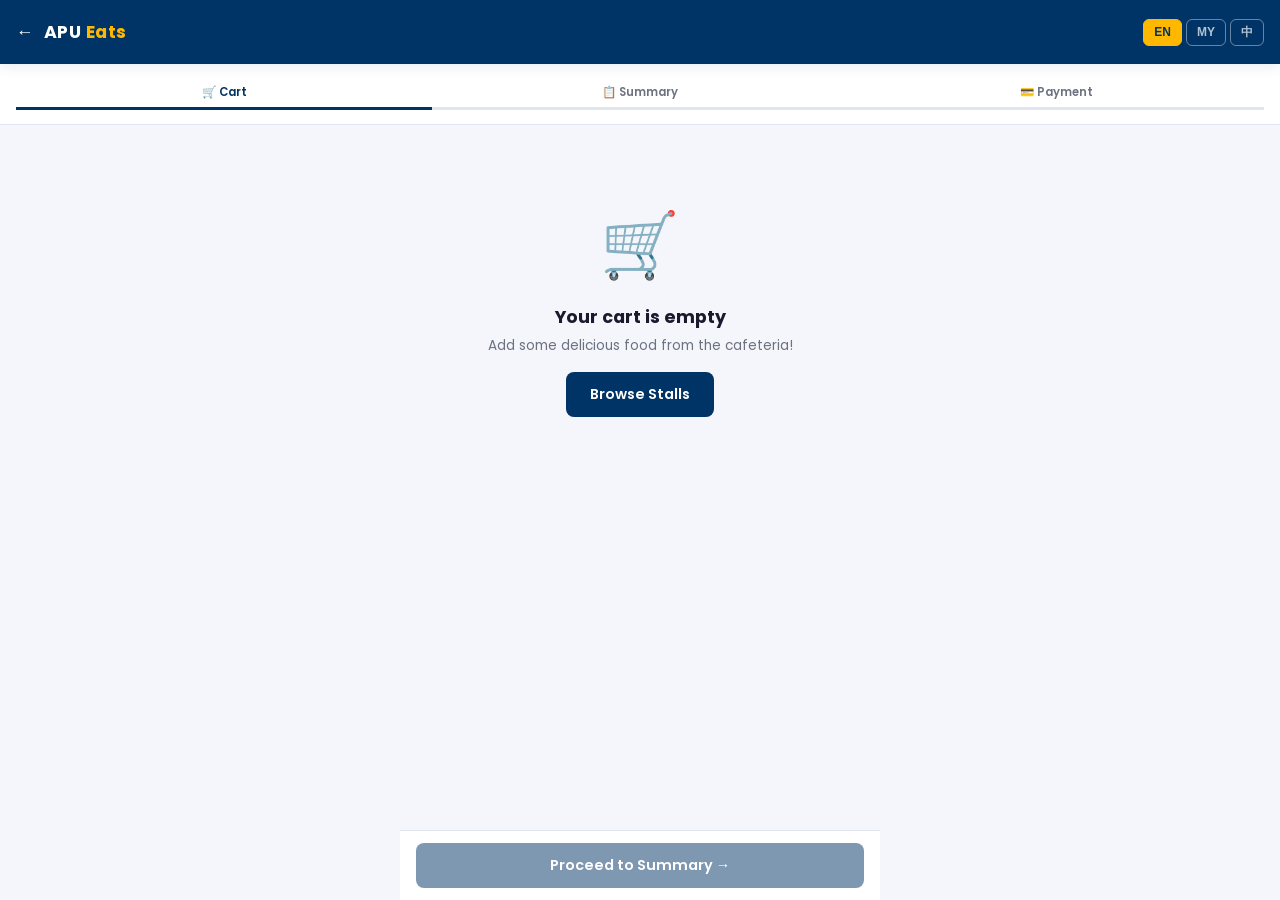
==== cart.html @ b46fc47a "commit" ====
<!DOCTYPE html>
<html lang="en">
<head>
  <meta charset="UTF-8"/>
  <meta name="viewport" content="width=device-width, initial-scale=1.0"/>
  <title>APU Eats — Cart</title>
  <link rel="preconnect" href="https://fonts.googleapis.com"/>
  <link href="https://fonts.googleapis.com/css2?family=Poppins:wght@400;500;600;700;800&display=swap" rel="stylesheet"/>
  <link rel="stylesheet" href="style.css"/>
  <style>
    .step-header {
      background: var(--surface); border-bottom: 1px solid var(--border);
      padding: 14px 16px;
    }
    .checkout-steps { display:flex; gap:0; align-items:center; }
    .cs { flex:1; text-align:center; font-size:.72rem; font-weight:600; color:var(--text-muted); padding:6px 4px; border-bottom:3px solid var(--border); transition:all .3s; }
    .cs.active { color:var(--primary); border-bottom-color:var(--primary); }
    .cs.done   { color:var(--success); border-bottom-color:var(--success); }
    .empty-state { text-align:center; padding:60px 20px; }
    .empty-state .empty-icon { font-size:4rem; margin-bottom:12px; }
    .empty-state h3 { font-size:1.1rem; font-weight:700; margin-bottom:6px; }
    .empty-state p  { font-size:.85rem; color:var(--text-muted); }
    .summary-row { display:flex; justify-content:space-between; align-items:center; padding:8px 0; font-size:.9rem; }
    .summary-row.total { font-weight:800; font-size:1.05rem; border-top:2px solid var(--border); padding-top:12px; margin-top:4px; }
    .pay-section { padding:16px; }
    .card-input-row { display:grid; grid-template-columns:1fr 1fr; gap:10px; }
    .success-screen { display:none; flex-direction:column; align-items:center; justify-content:center; min-height:60vh; text-align:center; padding:32px; }
    .success-screen .success-icon { font-size:5rem; margin-bottom:16px; }
    .success-screen h2 { font-size:1.3rem; font-weight:800; margin-bottom:8px; }
    .success-screen p  { font-size:.88rem; color:var(--text-muted); margin-bottom:24px; }
  </style>
</head>
<body>
<div class="page">
  <!-- Top Nav -->
  <nav class="top-nav">
    <button onclick="history.back()" style="background:transparent;border:none;color:#fff;font-size:1.1rem;cursor:pointer;margin-right:10px">←</button>
    <div class="nav-logo">APU <span>Eats</span></div>
    <div class="nav-actions">
      <div class="lang-switcher">
        <button class="lang-btn active" data-lang="en">EN</button>
        <button class="lang-btn" data-lang="my">MY</button>
        <button class="lang-btn" data-lang="zh">中</button>
      </div>
    </div>
  </nav>

  <!-- Step indicator -->
  <div class="step-header">
    <div class="checkout-steps">
      <div class="cs active" id="cs1">🛒 Cart</div>
      <div class="cs" id="cs2">📋 Summary</div>
      <div class="cs" id="cs3">💳 Payment</div>
    </div>
  </div>

  <!-- Step 1: Cart -->
  <div id="stepCart" class="container scroll-area" style="padding-bottom:100px">
    <div id="emptyState" class="empty-state" style="display:none">
      <div class="empty-icon">🛒</div>
      <h3>Your cart is empty</h3>
      <p>Add some delicious food from the cafeteria!</p>
      <a href="home.html" class="btn btn-primary" style="margin-top:16px">Browse Stalls</a>
    </div>
    <div id="cartItems" style="margin-top:4px"></div>
    <div id="cartSummaryBox" class="card" style="margin-top:16px;display:none">
      <div class="card-body">
        <div class="summary-row"><span>Subtotal</span><span id="subtotal">RM 0.00</span></div>
        <div class="summary-row"><span>Service Fee</span><span>RM 0.50</span></div>
        <div class="summary-row total"><span>Total</span><span id="cartTotal">RM 0.00</span></div>
      </div>
    </div>
  </div>

  <!-- Step 2: Order Summary -->
  <div id="stepSummary" class="container scroll-area" style="display:none;padding-bottom:100px">
    <div style="margin-top:4px">
      <h3 style="font-size:1rem;font-weight:700;margin-bottom:14px">📋 Review Your Order</h3>
      <div id="summaryItems"></div>
      <div class="card" style="margin-top:12px">
        <div class="card-body">
          <div class="section-title" style="margin-bottom:10px">Collection Details</div>
          <div class="form-group">
            <label class="form-label">Collection Method</label>
            <select class="form-control">
              <option>Self Pickup at Counter</option>
              <option>In-Campus Delivery (Block B)</option>
              <option>Dine In</option>
            </select>
          </div>
          <div class="form-group">
            <label class="form-label">Special Instructions (optional)</label>
            <input class="form-control" type="text" placeholder="e.g. Extra napkins, no plastic bag"/>
          </div>
        </div>
      </div>
      <div class="card" style="margin-top:12px">
        <div class="card-body">
          <div class="summary-row"><span>Subtotal</span><span id="sum2">RM 0.00</span></div>
          <div class="summary-row"><span>Service Fee</span><span>RM 0.50</span></div>
          <div class="summary-row total"><span>Total</span><span id="sum2Total">RM 0.00</span></div>
        </div>
      </div>
    </div>
  </div>

  <!-- Step 3: Payment -->
  <div id="stepPayment" class="container scroll-area" style="display:none;padding-bottom:100px">
    <div style="margin-top:4px">
      <h3 style="font-size:1rem;font-weight:700;margin-bottom:14px">💳 Select Payment</h3>
      <div class="pay-option selected" onclick="selectPay(this)">
        <input type="radio" name="pay" checked/>
        <span class="pay-icon">📱</span>
        <div><div class="pay-label">Touch 'n Go eWallet</div><div class="pay-sub">Scan QR to pay</div></div>
      </div>
      <div class="pay-option" onclick="selectPay(this)">
        <input type="radio" name="pay"/>
        <span class="pay-icon">💳</span>
        <div><div class="pay-label">Credit / Debit Card</div><div class="pay-sub">Visa, Mastercard</div></div>
      </div>
      <div class="pay-option" onclick="selectPay(this)">
        <input type="radio" name="pay"/>
        <span class="pay-icon">🏦</span>
        <div><div class="pay-label">Online Banking (FPX)</div><div class="pay-sub">Direct bank transfer</div></div>
      </div>
      <div class="pay-option" onclick="selectPay(this)">
        <input type="radio" name="pay"/>
        <span class="pay-icon">💵</span>
        <div><div class="pay-label">Cash on Collect</div><div class="pay-sub">Pay when you collect</div></div>
      </div>

      <!-- QR mock -->
      <div id="qrBox" class="card" style="margin-top:16px;text-align:center;padding:24px">
        <div style="font-size:.82rem;color:var(--text-muted);margin-bottom:12px">Scan with Touch 'n Go app</div>
        <div style="width:140px;height:140px;margin:0 auto;background:linear-gradient(135deg,#e8f0ff,#f3e8ff);border-radius:12px;display:flex;align-items:center;justify-content:center;font-size:4rem">📱</div>
        <div style="margin-top:12px;font-weight:700;font-size:1.1rem" id="payTotal">RM 0.00</div>
        <div style="font-size:.75rem;color:var(--text-muted);margin-top:4px">APU CAFETERIA SDN BHD</div>
      </div>
    </div>
  </div>

  <!-- Success screen -->
  <div class="success-screen" id="successScreen">
    <div class="success-icon">✅</div>
    <h2>Order Placed!</h2>
    <p>Your order has been sent to the stall.<br/>Track your order status below.</p>
    <a href="tracking.html" class="btn btn-primary btn-block" style="max-width:300px">Track My Order →</a>
    <a href="home.html" class="btn btn-outline btn-block" style="max-width:300px;margin-top:10px">Back to Home</a>
  </div>

  <!-- Bottom action -->
  <div style="position:fixed;bottom:0;left:50%;transform:translateX(-50%);width:100%;max-width:480px;padding:12px 16px;background:var(--surface);border-top:1px solid var(--border);z-index:90" id="bottomAction">
    <button class="btn btn-primary btn-block" id="mainActionBtn" onclick="nextStep()">
      Proceed to Summary →
    </button>
  </div>
</div>

<script src="script.js"></script>
<script>
let currentStep = 1;

function renderCart() {
  const items = document.getElementById('cartItems');
  const empty = document.getElementById('emptyState');
  const summBox = document.getElementById('cartSummaryBox');

  if (cart.length === 0) {
    empty.style.display = 'block';
    summBox.style.display = 'none';
    document.getElementById('mainActionBtn').disabled = true;
    items.innerHTML = '';
    return;
  }
  empty.style.display = 'none';
  summBox.style.display = 'block';
  document.getElementById('mainActionBtn').disabled = false;

  items.innerHTML = cart.map((item, idx) => `
    <div class="cart-item">
      <div style="width:64px;height:64px;border-radius:var(--radius-sm);background:linear-gradient(135deg,#e8f0ff,#f3e8ff);display:flex;align-items:center;justify-content:center;font-size:2rem;flex-shrink:0">${item.emoji}</div>
      <div class="cart-item-info">
        <div class="cart-item-name">${item.name}</div>
        <div class="cart-item-custom">${item.custom || ''}</div>
        <div style="display:flex;align-items:center;justify-content:space-between;margin-top:6px">
          <div class="cart-item-price">RM ${(item.price * item.qty).toFixed(2)}</div>
          <div class="qty-control" style="gap:8px">
            <button class="qty-btn" style="width:26px;height:26px;font-size:.9rem" onclick="adjustQty(${idx},-1)">−</button>
            <span class="qty-val" style="font-size:.88rem">${item.qty}</span>
            <button class="qty-btn" style="width:26px;height:26px;font-size:.9rem" onclick="adjustQty(${idx},1)">+</button>
          </div>
        </div>
      </div>
    </div>
  `).join('');

  const sub   = cart.reduce((s,i) => s + i.price * i.qty, 0);
  const total = sub + 0.50;
  document.getElementById('subtotal').textContent  = `RM ${sub.toFixed(2)}`;
  document.getElementById('cartTotal').textContent = `RM ${total.toFixed(2)}`;
}

function adjustQty(idx, delta) {
  cart[idx].qty += delta;
  if (cart[idx].qty <= 0) cart.splice(idx, 1);
  saveCart();
  renderCart();
}

function nextStep() {
  if (currentStep === 1) {
    goToStep(2);
  } else if (currentStep === 2) {
    goToStep(3);
  } else if (currentStep === 3) {
    placeOrder();
  }
}

function goToStep(n) {
  currentStep = n;
  document.getElementById('stepCart').style.display     = n === 1 ? '' : 'none';
  document.getElementById('stepSummary').style.display  = n === 2 ? '' : 'none';
  document.getElementById('stepPayment').style.display  = n === 3 ? '' : 'none';

  ['cs1','cs2','cs3'].forEach((id,i) => {
    const el = document.getElementById(id);
    el.classList.remove('active','done');
    if (i+1 < n) el.classList.add('done');
    else if (i+1 === n) el.classList.add('active');
  });

  if (n === 2) {
    const sub   = cart.reduce((s,i) => s + i.price * i.qty, 0);
    const total = sub + 0.50;
    document.getElementById('sum2').textContent     = `RM ${sub.toFixed(2)}`;
    document.getElementById('sum2Total').textContent= `RM ${total.toFixed(2)}`;
    document.getElementById('summaryItems').innerHTML = cart.map(item => `
      <div style="display:flex;justify-content:space-between;padding:8px 0;border-bottom:1px solid var(--border);font-size:.88rem">
        <div>
          <span style="font-weight:600">${item.name}</span> × ${item.qty}
          <div style="font-size:.75rem;color:var(--text-muted)">${item.custom || ''}</div>
        </div>
        <span style="font-weight:600">RM ${(item.price*item.qty).toFixed(2)}</span>
      </div>
    `).join('');
    document.getElementById('mainActionBtn').textContent = 'Proceed to Payment →';
  }
  if (n === 3) {
    const total = cart.reduce((s,i) => s + i.price * i.qty, 0) + 0.50;
    document.getElementById('payTotal').textContent = `RM ${total.toFixed(2)}`;
    document.getElementById('mainActionBtn').textContent = '💳 Pay Now';
  }
}

function selectPay(el) {
  document.querySelectorAll('.pay-option').forEach(o => o.classList.remove('selected'));
  el.classList.add('selected');
  el.querySelector('input').checked = true;
  const label = el.querySelector('.pay-label').textContent;
  document.getElementById('qrBox').style.display = label.includes('Touch') ? '' : 'none';
}

function placeOrder() {
  // simulate payment
  document.getElementById('stepPayment').style.display = 'none';
  document.getElementById('bottomAction').style.display = 'none';
  document.getElementById('successScreen').style.display = 'flex';
  // Save order for tracking
  sessionStorage.setItem('apu_order', JSON.stringify({
    id: 'ORD-' + Math.floor(Math.random()*9000+1000),
    queue: Math.floor(Math.random()*10+1),
    items: [...cart],
    time: new Date().toISOString(),
    status: 0
  }));
  // Clear cart
  cart.length = 0; saveCart();
  showToast('Order placed successfully! 🎉', 'success');
}

renderCart();
</script>
</body>
</html>
---- style.css ----
/* ============================================================
   APU Food Ordering System — Shared Design System
   ============================================================ */

:root {
  --primary:       #003366;
  --primary-light: #0055a5;
  --gold:          #FFB800;
  --gold-dark:     #e6a500;
  --bg:            #f4f6fb;
  --surface:       #ffffff;
  --border:        #e0e6ef;
  --text:          #1a1a2e;
  --text-muted:    #6b7280;
  --success:       #16a34a;
  --warning:       #d97706;
  --danger:        #dc2626;
  --radius:        12px;
  --radius-sm:     8px;
  --shadow:        0 2px 12px rgba(0,51,102,.10);
  --shadow-lg:     0 8px 32px rgba(0,51,102,.16);
  --font:          'Poppins', sans-serif;
  --nav-h:         64px;
  --bottom-nav-h:  64px;
}

*, *::before, *::after { box-sizing: border-box; margin: 0; padding: 0; }

html { font-size: 16px; -webkit-tap-highlight-color: transparent; }

body {
  font-family: var(--font);
  background: var(--bg);
  color: var(--text);
  min-height: 100vh;
}

a { text-decoration: none; color: inherit; }

img { display: block; max-width: 100%; }

/* ── Layout helpers ── */
.container   { max-width: 480px; margin: 0 auto; padding: 0 16px; }
.container-lg{ max-width: 1100px; margin: 0 auto; padding: 0 24px; }
.page        { min-height: 100vh; background: var(--bg); }

/* ── Top Nav Bar ── */
.top-nav {
  position: sticky; top: 0; z-index: 100;
  background: var(--primary);
  height: var(--nav-h);
  display: flex; align-items: center;
  padding: 0 16px;
  box-shadow: var(--shadow);
}
.top-nav .nav-logo {
  font-size: 1.1rem; font-weight: 700;
  color: #fff; letter-spacing: .5px; flex: 1;
}
.top-nav .nav-logo span { color: var(--gold); }
.top-nav .nav-actions { display: flex; gap: 8px; align-items: center; }
.icon-btn {
  background: transparent; border: none; cursor: pointer;
  color: #fff; padding: 8px; border-radius: 50%;
  font-size: 1.2rem; display: flex; align-items: center;
  transition: background .2s;
}
.icon-btn:hover { background: rgba(255,255,255,.15); }

/* ── Bottom Nav (mobile) ── */
.bottom-nav {
  position: fixed; bottom: 0; left: 50%; transform: translateX(-50%);
  width: 100%; max-width: 480px;
  height: var(--bottom-nav-h);
  background: var(--surface);
  border-top: 1px solid var(--border);
  display: flex; z-index: 100;
}
.bottom-nav a {
  flex: 1; display: flex; flex-direction: column;
  align-items: center; justify-content: center;
  font-size: .68rem; color: var(--text-muted);
  gap: 3px; transition: color .2s;
}
.bottom-nav a.active,
.bottom-nav a:hover { color: var(--primary); }
.bottom-nav a svg { width: 22px; height: 22px; }
.bottom-nav .badge {
  position: absolute; top: 6px;
  background: var(--gold); color: var(--primary);
  font-size: .6rem; font-weight: 700;
  border-radius: 99px; padding: 1px 5px; min-width: 16px; text-align: center;
}
.bottom-nav a { position: relative; }

/* ── Buttons ── */
.btn {
  display: inline-flex; align-items: center; justify-content: center;
  gap: 8px; padding: 12px 24px; border-radius: var(--radius-sm);
  font-family: var(--font); font-size: .9rem; font-weight: 600;
  cursor: pointer; border: none; transition: all .2s;
}
.btn-primary { background: var(--primary); color: #fff; }
.btn-primary:hover { background: var(--primary-light); }
.btn-gold { background: var(--gold); color: var(--primary); }
.btn-gold:hover { background: var(--gold-dark); }
.btn-outline {
  background: transparent; color: var(--primary);
  border: 2px solid var(--primary);
}
.btn-outline:hover { background: var(--primary); color: #fff; }
.btn-danger { background: var(--danger); color: #fff; }
.btn-success { background: var(--success); color: #fff; }
.btn-sm { padding: 8px 16px; font-size: .8rem; }
.btn-block { width: 100%; }
.btn:disabled { opacity: .5; cursor: not-allowed; }

/* ── Cards ── */
.card {
  background: var(--surface); border-radius: var(--radius);
  box-shadow: var(--shadow); overflow: hidden;
}
.card-body { padding: 16px; }
.card-footer { padding: 12px 16px; border-top: 1px solid var(--border); }

/* ── Badges ── */
.badge-pill {
  display: inline-flex; align-items: center;
  padding: 3px 10px; border-radius: 99px;
  font-size: .72rem; font-weight: 600;
}
.badge-success { background: #dcfce7; color: var(--success); }
.badge-warning { background: #fef3c7; color: var(--warning); }
.badge-danger  { background: #fee2e2; color: var(--danger);  }
.badge-info    { background: #dbeafe; color: #1d4ed8; }
.badge-gold    { background: #fef9c3; color: #92400e; }

/* ── Form elements ── */
.form-group { margin-bottom: 16px; }
.form-label {
  display: block; font-size: .82rem; font-weight: 600;
  color: var(--text-muted); margin-bottom: 6px;
}
.form-control {
  width: 100%; padding: 12px 14px;
  border: 1.5px solid var(--border); border-radius: var(--radius-sm);
  font-family: var(--font); font-size: .9rem; color: var(--text);
  background: var(--surface); outline: none; transition: border .2s;
}
.form-control:focus { border-color: var(--primary); }
.form-control::placeholder { color: #b0b8c9; }

/* ── Search bar ── */
.search-wrap {
  position: relative; margin: 12px 0;
}
.search-wrap input { padding-left: 42px; }
.search-wrap .search-icon {
  position: absolute; left: 13px; top: 50%; transform: translateY(-50%);
  color: var(--text-muted);
}

/* ── Category pills ── */
.cat-pills { display: flex; gap: 8px; overflow-x: auto; padding: 4px 0 8px; }
.cat-pills::-webkit-scrollbar { display: none; }
.cat-pill {
  flex-shrink: 0; padding: 7px 18px; border-radius: 99px;
  font-size: .82rem; font-weight: 600; cursor: pointer;
  border: 1.5px solid var(--border); background: var(--surface);
  color: var(--text-muted); transition: all .2s;
}
.cat-pill.active, .cat-pill:hover {
  background: var(--primary); color: #fff; border-color: var(--primary);
}

/* ── Modal ── */
.modal-overlay {
  position: fixed; inset: 0; background: rgba(0,0,0,.45);
  z-index: 200; display: none; align-items: flex-end; justify-content: center;
}
.modal-overlay.open { display: flex; }
.modal {
  background: var(--surface); border-radius: var(--radius) var(--radius) 0 0;
  width: 100%; max-width: 480px; max-height: 85vh;
  overflow-y: auto; padding: 24px;
  animation: slideUp .25s ease;
}
@keyframes slideUp { from { transform: translateY(100%); } to { transform: translateY(0); } }
.modal-handle {
  width: 40px; height: 4px; background: var(--border);
  border-radius: 99px; margin: 0 auto 16px;
}
.modal-title { font-size: 1.1rem; font-weight: 700; margin-bottom: 16px; }

/* ── Toast notification ── */
.toast-container {
  position: fixed; top: 80px; left: 50%; transform: translateX(-50%);
  z-index: 300; display: flex; flex-direction: column; gap: 8px;
  pointer-events: none; width: 320px;
}
.toast {
  background: var(--text); color: #fff;
  padding: 12px 18px; border-radius: var(--radius-sm);
  font-size: .85rem; box-shadow: var(--shadow-lg);
  display: flex; align-items: center; gap: 10px;
  animation: toastIn .3s ease;
}
.toast.success { background: var(--success); }
.toast.warning { background: var(--warning); }
@keyframes toastIn { from { opacity:0; transform: translateY(-10px); } to { opacity:1; transform:translateY(0); } }

/* ── Progress / Stepper ── */
.stepper { display: flex; align-items: flex-start; padding: 20px 0; }
.step { flex: 1; display: flex; flex-direction: column; align-items: center; }
.step-dot {
  width: 32px; height: 32px; border-radius: 50%;
  border: 3px solid var(--border); background: var(--surface);
  display: flex; align-items: center; justify-content: center;
  font-size: .75rem; font-weight: 700; color: var(--text-muted);
  transition: all .4s; z-index: 1;
}
.step.done .step-dot  { background: var(--success); border-color: var(--success); color: #fff; }
.step.active .step-dot{ background: var(--primary); border-color: var(--primary); color: #fff; }
.step-label { font-size: .72rem; margin-top: 6px; color: var(--text-muted); text-align: center; }
.step.done .step-label, .step.active .step-label { color: var(--text); font-weight: 600; }
.step-line {
  flex: 1; height: 3px; background: var(--border);
  margin-top: 14px; border-radius: 99px; transition: background .4s;
}
.step-line.done { background: var(--success); }

/* ── Divider ── */
.divider {
  border: none; border-top: 1px solid var(--border);
  margin: 16px 0;
}

/* ── Section heading ── */
.section-title {
  font-size: .8rem; font-weight: 700; text-transform: uppercase;
  letter-spacing: 1px; color: var(--text-muted); margin-bottom: 12px;
}

/* ── Queue ticket ── */
.ticket {
  background: var(--primary); color: #fff;
  border-radius: var(--radius); padding: 28px;
  text-align: center; box-shadow: var(--shadow-lg);
}
.ticket .ticket-num {
  font-size: 4rem; font-weight: 800; color: var(--gold);
  line-height: 1;
}
.ticket .ticket-label { font-size: .85rem; opacity: .8; margin-top: 4px; }

/* ── Scrollable content area (between nav bars) ── */
.scroll-area {
  padding-bottom: calc(var(--bottom-nav-h) + 16px);
  padding-top: 12px;
}

/* ── Qty control ── */
.qty-control {
  display: flex; align-items: center; gap: 12px;
}
.qty-btn {
  width: 32px; height: 32px; border-radius: 50%;
  border: 2px solid var(--primary); background: transparent;
  color: var(--primary); font-size: 1.1rem; font-weight: 700;
  cursor: pointer; display: flex; align-items: center; justify-content: center;
  transition: all .2s;
}
.qty-btn:hover { background: var(--primary); color: #fff; }
.qty-val { font-size: 1rem; font-weight: 700; min-width: 20px; text-align: center; }

/* ── Language switcher ── */
.lang-switcher {
  display: flex; gap: 4px;
}
.lang-btn {
  padding: 4px 10px; border-radius: 6px; font-size: .75rem; font-weight: 600;
  cursor: pointer; border: 1.5px solid rgba(255,255,255,.4);
  background: transparent; color: rgba(255,255,255,.7);
  transition: all .2s;
}
.lang-btn.active, .lang-btn:hover {
  background: var(--gold); color: var(--primary); border-color: var(--gold);
}

/* ── Admin / Vendor wide layout ── */
.sidebar {
  position: fixed; left: 0; top: 0; bottom: 0;
  width: 220px; background: var(--primary);
  display: flex; flex-direction: column; z-index: 50;
}
.sidebar-logo {
  padding: 20px 18px; font-size: 1rem; font-weight: 700;
  color: #fff; border-bottom: 1px solid rgba(255,255,255,.1);
}
.sidebar-logo span { color: var(--gold); }
.sidebar-nav { flex: 1; padding: 12px 0; overflow-y: auto; }
.sidebar-nav a {
  display: flex; align-items: center; gap: 12px;
  padding: 12px 18px; color: rgba(255,255,255,.7);
  font-size: .88rem; font-weight: 500; transition: all .2s;
}
.sidebar-nav a:hover, .sidebar-nav a.active {
  color: #fff; background: rgba(255,255,255,.1);
}
.sidebar-nav a svg { width: 18px; height: 18px; flex-shrink: 0; }
.main-content { margin-left: 220px; min-height: 100vh; background: var(--bg); }
.main-header {
  background: var(--surface); border-bottom: 1px solid var(--border);
  padding: 16px 28px; display: flex; align-items: center;
  justify-content: space-between;
}
.main-header h1 { font-size: 1.2rem; font-weight: 700; }
.content-area { padding: 24px 28px; }

/* ── Stat cards (admin) ── */
.stats-grid { display: grid; grid-template-columns: repeat(auto-fit, minmax(200px,1fr)); gap: 16px; margin-bottom: 24px; }
.stat-card {
  background: var(--surface); border-radius: var(--radius);
  padding: 20px; box-shadow: var(--shadow);
  display: flex; flex-direction: column; gap: 8px;
}
.stat-card .stat-val { font-size: 1.8rem; font-weight: 800; color: var(--primary); }
.stat-card .stat-label { font-size: .8rem; color: var(--text-muted); font-weight: 600; }
.stat-card .stat-icon {
  font-size: 1.8rem; align-self: flex-start;
  background: #eef2ff; width: 44px; height: 44px;
  border-radius: var(--radius-sm); display: flex; align-items: center; justify-content: center;
}

/* ── Table ── */
.table-wrap { overflow-x: auto; }
table { width: 100%; border-collapse: collapse; font-size: .875rem; }
th { text-align: left; padding: 10px 14px; background: var(--bg); font-weight: 600; font-size: .78rem; text-transform: uppercase; letter-spacing: .5px; color: var(--text-muted); }
td { padding: 12px 14px; border-bottom: 1px solid var(--border); vertical-align: middle; }
tr:last-child td { border-bottom: none; }
tr:hover td { background: #f8fafc; }

/* ── Toggle switch ── */
.toggle { position: relative; width: 44px; height: 24px; }
.toggle input { opacity: 0; width: 0; height: 0; }
.toggle-slider {
  position: absolute; inset: 0; background: #cbd5e1;
  border-radius: 99px; cursor: pointer; transition: .3s;
}
.toggle-slider::before {
  content: ''; position: absolute;
  width: 18px; height: 18px; border-radius: 50%;
  background: #fff; left: 3px; bottom: 3px; transition: .3s;
}
.toggle input:checked + .toggle-slider { background: var(--success); }
.toggle input:checked + .toggle-slider::before { transform: translateX(20px); }

/* ── Order card (vendor) ── */
.order-card {
  background: var(--surface); border-radius: var(--radius);
  box-shadow: var(--shadow); padding: 16px; margin-bottom: 12px;
}
.order-card-header {
  display: flex; justify-content: space-between; align-items: center;
  margin-bottom: 10px;
}
.order-card-header .order-id { font-weight: 700; font-size: .95rem; }
.order-items { font-size: .85rem; color: var(--text-muted); margin-bottom: 12px; }
.order-actions { display: flex; gap: 8px; }

/* ── Menu item row (store) ── */
.menu-item {
  display: flex; align-items: center; gap: 14px;
  background: var(--surface); border-radius: var(--radius);
  padding: 14px; margin-bottom: 10px; box-shadow: var(--shadow);
  cursor: pointer; transition: box-shadow .2s;
}
.menu-item:hover { box-shadow: var(--shadow-lg); }
.menu-item img {
  width: 80px; height: 80px; border-radius: var(--radius-sm);
  object-fit: cover; flex-shrink: 0; background: #e5e7eb;
}
.menu-item-info { flex: 1; }
.menu-item-name { font-weight: 700; font-size: .95rem; margin-bottom: 4px; }
.menu-item-desc { font-size: .78rem; color: var(--text-muted); margin-bottom: 6px; }
.menu-item-price { font-weight: 700; color: var(--primary); font-size: .9rem; }

/* ── Stall card (home) ── */
.stall-grid { display: grid; grid-template-columns: 1fr 1fr; gap: 12px; }
.stall-card {
  background: var(--surface); border-radius: var(--radius);
  box-shadow: var(--shadow); overflow: hidden; cursor: pointer;
  transition: box-shadow .2s;
}
.stall-card:hover { box-shadow: var(--shadow-lg); }
.stall-card img {
  width: 100%; height: 110px; object-fit: cover; background: #e5e7eb;
}
.stall-card-body { padding: 10px 12px; }
.stall-name { font-weight: 700; font-size: .9rem; }
.stall-meta { font-size: .75rem; color: var(--text-muted); margin-top: 2px; }
.stall-footer {
  display: flex; align-items: center; justify-content: space-between;
  margin-top: 6px;
}

/* ── Cart item ── */
.cart-item {
  display: flex; align-items: center; gap: 12px;
  padding: 14px; background: var(--surface);
  border-radius: var(--radius); box-shadow: var(--shadow); margin-bottom: 10px;
}
.cart-item img {
  width: 64px; height: 64px; border-radius: var(--radius-sm);
  object-fit: cover; background: #e5e7eb;
}
.cart-item-info { flex: 1; }
.cart-item-name { font-weight: 700; font-size: .9rem; }
.cart-item-custom { font-size: .75rem; color: var(--text-muted); margin-top: 2px; }
.cart-item-price { font-weight: 700; color: var(--primary); margin-top: 4px; }

/* ── Payment methods ── */
.pay-option {
  display: flex; align-items: center; gap: 14px;
  padding: 14px 16px; border-radius: var(--radius);
  border: 2px solid var(--border); cursor: pointer;
  margin-bottom: 10px; transition: all .2s;
}
.pay-option.selected, .pay-option:hover {
  border-color: var(--primary); background: #f0f4ff;
}
.pay-option input[type=radio] { accent-color: var(--primary); }
.pay-icon { font-size: 1.5rem; }
.pay-label { font-weight: 600; font-size: .9rem; }
.pay-sub   { font-size: .75rem; color: var(--text-muted); }

/* ── Responsive overrides ── */
@media (max-width: 600px) {
  .sidebar { display: none; }
  .main-content { margin-left: 0; }
}
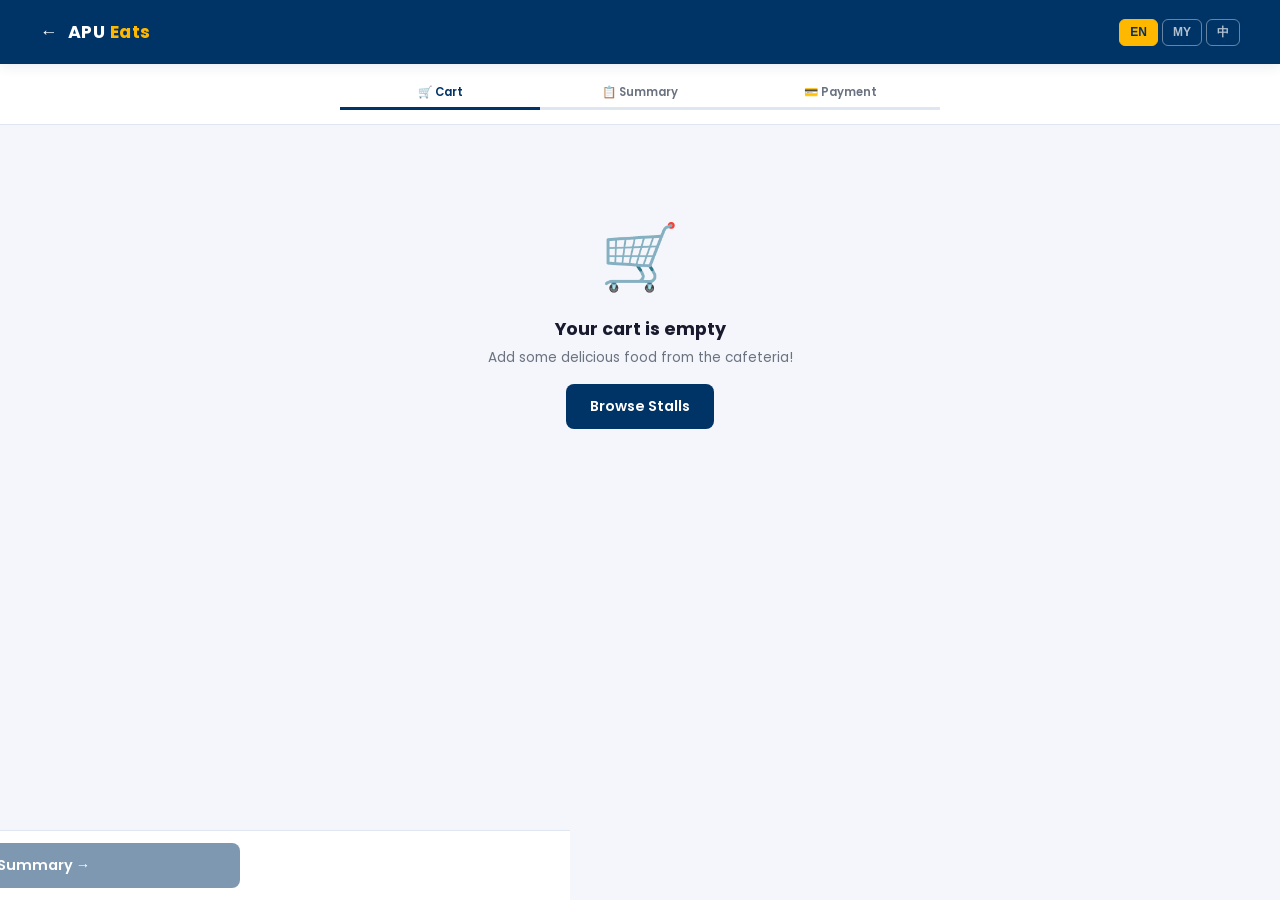
==== commit c93c14c3: "commit" ====
--- a/cart.html
+++ b/cart.html
@@ -28,6 +28,27 @@
     .success-screen .success-icon { font-size:5rem; margin-bottom:16px; }
     .success-screen h2 { font-size:1.3rem; font-weight:800; margin-bottom:8px; }
     .success-screen p  { font-size:.88rem; color:var(--text-muted); margin-bottom:24px; }
+
+    /* ── Desktop: wider container + 2-col cart layout ── */
+    @media (min-width: 1024px) {
+      #stepCart, #stepSummary, #stepPayment {
+        max-width: 1140px; margin: 0 auto; padding: 24px 32px 40px;
+      }
+      .cart-cols {
+        display: grid; grid-template-columns: 1fr 380px;
+        gap: 28px; align-items: start;
+      }
+      .step-header { padding: 14px 32px; }
+      .checkout-steps { max-width: 600px; margin: 0 auto; }
+      #bottomAction {
+        max-width: 1140px; left: 50%; transform: translateX(-50%);
+        padding: 14px 32px;
+      }
+      .pay-cols {
+        display: grid; grid-template-columns: 1fr 340px;
+        gap: 28px; align-items: start;
+      }
+    }
   </style>
 </head>
 <body>
@@ -62,12 +83,16 @@
       <p>Add some delicious food from the cafeteria!</p>
       <a href="home.html" class="btn btn-primary" style="margin-top:16px">Browse Stalls</a>
     </div>
-    <div id="cartItems" style="margin-top:4px"></div>
-    <div id="cartSummaryBox" class="card" style="margin-top:16px;display:none">
-      <div class="card-body">
-        <div class="summary-row"><span>Subtotal</span><span id="subtotal">RM 0.00</span></div>
-        <div class="summary-row"><span>Service Fee</span><span>RM 0.50</span></div>
-        <div class="summary-row total"><span>Total</span><span id="cartTotal">RM 0.00</span></div>
+    <div class="cart-cols">
+      <div id="cartItems" style="margin-top:4px"></div>
+      <div id="cartSummaryBox" class="card" style="margin-top:4px;display:none;position:sticky;top:80px">
+        <div class="card-body">
+          <div class="section-title" style="margin-bottom:12px">Order Summary</div>
+          <div class="summary-row"><span>Subtotal</span><span id="subtotal">RM 0.00</span></div>
+          <div class="summary-row"><span>Service Fee</span><span>RM 0.50</span></div>
+          <div class="summary-row total"><span>Total</span><span id="cartTotal">RM 0.00</span></div>
+          <button class="btn btn-primary btn-block hide-mobile" style="margin-top:16px" onclick="nextStep()">Proceed to Summary →</button>
+        </div>
       </div>
     </div>
   </div>
@@ -106,7 +131,8 @@
 
   <!-- Step 3: Payment -->
   <div id="stepPayment" class="container scroll-area" style="display:none;padding-bottom:100px">
-    <div style="margin-top:4px">
+    <div class="pay-cols" style="margin-top:4px">
+    <div>
       <h3 style="font-size:1rem;font-weight:700;margin-bottom:14px">💳 Select Payment</h3>
       <div class="pay-option selected" onclick="selectPay(this)">
         <input type="radio" name="pay" checked/>
@@ -136,7 +162,19 @@
         <div style="margin-top:12px;font-weight:700;font-size:1.1rem" id="payTotal">RM 0.00</div>
         <div style="font-size:.75rem;color:var(--text-muted);margin-top:4px">APU CAFETERIA SDN BHD</div>
       </div>
-    </div>
+    </div><!-- end left col -->
+    <!-- Right col: order total (desktop) -->
+    <div class="hide-mobile" style="position:sticky;top:80px">
+      <div class="card">
+        <div class="card-body">
+          <div class="section-title" style="margin-bottom:12px">Order Total</div>
+          <div class="summary-row"><span>Subtotal</span><span id="paySubtotal">RM 0.00</span></div>
+          <div class="summary-row"><span>Service Fee</span><span>RM 0.50</span></div>
+          <div class="summary-row total"><span>Total</span><span id="payTotal2">RM 0.00</span></div>
+        </div>
+      </div>
+    </div>
+    </div><!-- end pay-cols -->
   </div>
 
   <!-- Success screen -->
@@ -149,10 +187,12 @@
   </div>
 
   <!-- Bottom action -->
-  <div style="position:fixed;bottom:0;left:50%;transform:translateX(-50%);width:100%;max-width:480px;padding:12px 16px;background:var(--surface);border-top:1px solid var(--border);z-index:90" id="bottomAction">
-    <button class="btn btn-primary btn-block" id="mainActionBtn" onclick="nextStep()">
-      Proceed to Summary →
-    </button>
+  <div style="position:fixed;bottom:0;left:0;right:0;padding:12px 16px;background:var(--surface);border-top:1px solid var(--border);z-index:90" id="bottomAction">
+    <div style="max-width:480px;margin:0 auto">
+      <button class="btn btn-primary btn-block" id="mainActionBtn" onclick="nextStep()">
+        Proceed to Summary →
+      </button>
+    </div>
   </div>
 </div>
 
--- a/style.css
+++ b/style.css
@@ -1,5 +1,6 @@
 /* ============================================================
    APU Food Ordering System — Shared Design System
+   Responsive: Mobile < 640px | Tablet 640–1023px | Desktop ≥ 1024px
    ============================================================ */
 
 :root {
@@ -22,11 +23,12 @@
   --font:          'Poppins', sans-serif;
   --nav-h:         64px;
   --bottom-nav-h:  64px;
+  --sidebar-w:     220px;
 }
 
 *, *::before, *::after { box-sizing: border-box; margin: 0; padding: 0; }
 
-html { font-size: 16px; -webkit-tap-highlight-color: transparent; }
+html { font-size: 16px; -webkit-tap-highlight-color: transparent; scroll-behavior: smooth; }
 
 body {
   font-family: var(--font);
@@ -36,15 +38,34 @@
 }
 
 a { text-decoration: none; color: inherit; }
-
 img { display: block; max-width: 100%; }
 
-/* ── Layout helpers ── */
-.container   { max-width: 480px; margin: 0 auto; padding: 0 16px; }
-.container-lg{ max-width: 1100px; margin: 0 auto; padding: 0 24px; }
-.page        { min-height: 100vh; background: var(--bg); }
-
-/* ── Top Nav Bar ── */
+/* ═══════════════════════════════════════════
+   LAYOUT — fluid containers
+   ═══════════════════════════════════════════ */
+.container {
+  width: 100%;
+  max-width: 480px;
+  margin: 0 auto;
+  padding: 0 16px;
+}
+@media (min-width: 640px) {
+  .container { max-width: 680px; padding: 0 24px; }
+}
+@media (min-width: 1024px) {
+  .container { max-width: 960px; padding: 0 32px; }
+}
+@media (min-width: 1280px) {
+  .container { max-width: 1140px; }
+}
+
+.container-lg { max-width: 1100px; margin: 0 auto; padding: 0 24px; }
+
+.page { min-height: 100vh; background: var(--bg); }
+
+/* ═══════════════════════════════════════════
+   TOP NAV (student pages)
+   ═══════════════════════════════════════════ */
 .top-nav {
   position: sticky; top: 0; z-index: 100;
   background: var(--primary);
@@ -53,12 +74,41 @@
   padding: 0 16px;
   box-shadow: var(--shadow);
 }
+@media (min-width: 640px) {
+  .top-nav { padding: 0 24px; }
+}
+@media (min-width: 1024px) {
+  .top-nav { padding: 0 40px; }
+}
+
 .top-nav .nav-logo {
   font-size: 1.1rem; font-weight: 700;
-  color: #fff; letter-spacing: .5px; flex: 1;
+  color: #fff; letter-spacing: .5px;
 }
 .top-nav .nav-logo span { color: var(--gold); }
-.top-nav .nav-actions { display: flex; gap: 8px; align-items: center; }
+
+/* Desktop nav links (hidden on mobile/tablet) */
+.top-nav .nav-links {
+  display: none;
+  align-items: center;
+  gap: 4px;
+  margin-left: 32px;
+  flex: 1;
+}
+.top-nav .nav-links a {
+  color: rgba(255,255,255,.75);
+  font-size: .85rem; font-weight: 500;
+  padding: 6px 14px; border-radius: 6px;
+  transition: all .2s; display: flex; align-items: center; gap: 6px;
+}
+.top-nav .nav-links a:hover,
+.top-nav .nav-links a.active { color: #fff; background: rgba(255,255,255,.15); }
+@media (min-width: 1024px) {
+  .top-nav .nav-links { display: flex; }
+}
+
+.top-nav .nav-actions { display: flex; gap: 8px; align-items: center; margin-left: auto; }
+
 .icon-btn {
   background: transparent; border: none; cursor: pointer;
   color: #fff; padding: 8px; border-radius: 50%;
@@ -67,10 +117,12 @@
 }
 .icon-btn:hover { background: rgba(255,255,255,.15); }
 
-/* ── Bottom Nav (mobile) ── */
+/* ═══════════════════════════════════════════
+   BOTTOM NAV (student pages)
+   ═══════════════════════════════════════════ */
 .bottom-nav {
-  position: fixed; bottom: 0; left: 50%; transform: translateX(-50%);
-  width: 100%; max-width: 480px;
+  position: fixed; bottom: 0; left: 0;
+  width: 100%;
   height: var(--bottom-nav-h);
   background: var(--surface);
   border-top: 1px solid var(--border);
@@ -80,7 +132,7 @@
   flex: 1; display: flex; flex-direction: column;
   align-items: center; justify-content: center;
   font-size: .68rem; color: var(--text-muted);
-  gap: 3px; transition: color .2s;
+  gap: 3px; transition: color .2s; position: relative;
 }
 .bottom-nav a.active,
 .bottom-nav a:hover { color: var(--primary); }
@@ -91,39 +143,53 @@
   font-size: .6rem; font-weight: 700;
   border-radius: 99px; padding: 1px 5px; min-width: 16px; text-align: center;
 }
-.bottom-nav a { position: relative; }
-
-/* ── Buttons ── */
+/* On desktop: hide bottom nav (top nav links take over) */
+@media (min-width: 1024px) {
+  .bottom-nav { display: none; }
+}
+
+/* ═══════════════════════════════════════════
+   SCROLL AREA
+   ═══════════════════════════════════════════ */
+.scroll-area {
+  padding-bottom: calc(var(--bottom-nav-h) + 16px);
+  padding-top: 12px;
+}
+@media (min-width: 1024px) {
+  .scroll-area { padding-bottom: 40px; }
+}
+
+/* ═══════════════════════════════════════════
+   BUTTONS
+   ═══════════════════════════════════════════ */
 .btn {
   display: inline-flex; align-items: center; justify-content: center;
   gap: 8px; padding: 12px 24px; border-radius: var(--radius-sm);
   font-family: var(--font); font-size: .9rem; font-weight: 600;
-  cursor: pointer; border: none; transition: all .2s;
+  cursor: pointer; border: none; transition: all .2s; white-space: nowrap;
 }
 .btn-primary { background: var(--primary); color: #fff; }
 .btn-primary:hover { background: var(--primary-light); }
 .btn-gold { background: var(--gold); color: var(--primary); }
 .btn-gold:hover { background: var(--gold-dark); }
-.btn-outline {
-  background: transparent; color: var(--primary);
-  border: 2px solid var(--primary);
-}
+.btn-outline { background: transparent; color: var(--primary); border: 2px solid var(--primary); }
 .btn-outline:hover { background: var(--primary); color: #fff; }
-.btn-danger { background: var(--danger); color: #fff; }
+.btn-danger  { background: var(--danger);  color: #fff; }
 .btn-success { background: var(--success); color: #fff; }
 .btn-sm { padding: 8px 16px; font-size: .8rem; }
 .btn-block { width: 100%; }
 .btn:disabled { opacity: .5; cursor: not-allowed; }
 
-/* ── Cards ── */
-.card {
-  background: var(--surface); border-radius: var(--radius);
-  box-shadow: var(--shadow); overflow: hidden;
-}
-.card-body { padding: 16px; }
+/* ═══════════════════════════════════════════
+   CARDS
+   ═══════════════════════════════════════════ */
+.card { background: var(--surface); border-radius: var(--radius); box-shadow: var(--shadow); overflow: hidden; }
+.card-body   { padding: 16px; }
 .card-footer { padding: 12px 16px; border-top: 1px solid var(--border); }
 
-/* ── Badges ── */
+/* ═══════════════════════════════════════════
+   BADGES
+   ═══════════════════════════════════════════ */
 .badge-pill {
   display: inline-flex; align-items: center;
   padding: 3px 10px; border-radius: 99px;
@@ -135,7 +201,9 @@
 .badge-info    { background: #dbeafe; color: #1d4ed8; }
 .badge-gold    { background: #fef9c3; color: #92400e; }
 
-/* ── Form elements ── */
+/* ═══════════════════════════════════════════
+   FORMS
+   ═══════════════════════════════════════════ */
 .form-group { margin-bottom: 16px; }
 .form-label {
   display: block; font-size: .82rem; font-weight: 600;
@@ -150,17 +218,19 @@
 .form-control:focus { border-color: var(--primary); }
 .form-control::placeholder { color: #b0b8c9; }
 
-/* ── Search bar ── */
-.search-wrap {
-  position: relative; margin: 12px 0;
-}
+/* ═══════════════════════════════════════════
+   SEARCH BAR
+   ═══════════════════════════════════════════ */
+.search-wrap { position: relative; margin: 12px 0; }
 .search-wrap input { padding-left: 42px; }
 .search-wrap .search-icon {
   position: absolute; left: 13px; top: 50%; transform: translateY(-50%);
   color: var(--text-muted);
 }
 
-/* ── Category pills ── */
+/* ═══════════════════════════════════════════
+   CATEGORY PILLS
+   ═══════════════════════════════════════════ */
 .cat-pills { display: flex; gap: 8px; overflow-x: auto; padding: 4px 0 8px; }
 .cat-pills::-webkit-scrollbar { display: none; }
 .cat-pill {
@@ -169,11 +239,11 @@
   border: 1.5px solid var(--border); background: var(--surface);
   color: var(--text-muted); transition: all .2s;
 }
-.cat-pill.active, .cat-pill:hover {
-  background: var(--primary); color: #fff; border-color: var(--primary);
-}
-
-/* ── Modal ── */
+.cat-pill.active, .cat-pill:hover { background: var(--primary); color: #fff; border-color: var(--primary); }
+
+/* ═══════════════════════════════════════════
+   MODAL — bottom sheet on mobile, centred dialog on desktop
+   ═══════════════════════════════════════════ */
 .modal-overlay {
   position: fixed; inset: 0; background: rgba(0,0,0,.45);
   z-index: 200; display: none; align-items: flex-end; justify-content: center;
@@ -186,17 +256,30 @@
   animation: slideUp .25s ease;
 }
 @keyframes slideUp { from { transform: translateY(100%); } to { transform: translateY(0); } }
-.modal-handle {
-  width: 40px; height: 4px; background: var(--border);
-  border-radius: 99px; margin: 0 auto 16px;
-}
+
+/* On tablet+: centred dialog */
+@media (min-width: 640px) {
+  .modal-overlay { align-items: center; }
+  .modal {
+    border-radius: var(--radius);
+    max-width: 520px; max-height: 90vh;
+    animation: fadeIn .2s ease;
+  }
+  @keyframes fadeIn { from { opacity:0; transform:scale(.96); } to { opacity:1; transform:scale(1); } }
+}
+
+.modal-handle { width: 40px; height: 4px; background: var(--border); border-radius: 99px; margin: 0 auto 16px; }
+@media (min-width: 640px) { .modal-handle { display: none; } }
+
 .modal-title { font-size: 1.1rem; font-weight: 700; margin-bottom: 16px; }
 
-/* ── Toast notification ── */
+/* ═══════════════════════════════════════════
+   TOAST
+   ═══════════════════════════════════════════ */
 .toast-container {
   position: fixed; top: 80px; left: 50%; transform: translateX(-50%);
   z-index: 300; display: flex; flex-direction: column; gap: 8px;
-  pointer-events: none; width: 320px;
+  pointer-events: none; width: min(320px, calc(100vw - 32px));
 }
 .toast {
   background: var(--text); color: #fff;
@@ -207,9 +290,11 @@
 }
 .toast.success { background: var(--success); }
 .toast.warning { background: var(--warning); }
-@keyframes toastIn { from { opacity:0; transform: translateY(-10px); } to { opacity:1; transform:translateY(0); } }
-
-/* ── Progress / Stepper ── */
+@keyframes toastIn { from { opacity:0; transform:translateY(-10px); } to { opacity:1; transform:translateY(0); } }
+
+/* ═══════════════════════════════════════════
+   STEPPER (horizontal, used in cart)
+   ═══════════════════════════════════════════ */
 .stepper { display: flex; align-items: flex-start; padding: 20px 0; }
 .step { flex: 1; display: flex; flex-direction: column; align-items: center; }
 .step-dot {
@@ -219,50 +304,40 @@
   font-size: .75rem; font-weight: 700; color: var(--text-muted);
   transition: all .4s; z-index: 1;
 }
-.step.done .step-dot  { background: var(--success); border-color: var(--success); color: #fff; }
-.step.active .step-dot{ background: var(--primary); border-color: var(--primary); color: #fff; }
+.step.done .step-dot   { background: var(--success); border-color: var(--success); color: #fff; }
+.step.active .step-dot { background: var(--primary); border-color: var(--primary); color: #fff; }
 .step-label { font-size: .72rem; margin-top: 6px; color: var(--text-muted); text-align: center; }
 .step.done .step-label, .step.active .step-label { color: var(--text); font-weight: 600; }
-.step-line {
-  flex: 1; height: 3px; background: var(--border);
-  margin-top: 14px; border-radius: 99px; transition: background .4s;
-}
+.step-line { flex: 1; height: 3px; background: var(--border); margin-top: 14px; border-radius: 99px; transition: background .4s; }
 .step-line.done { background: var(--success); }
 
-/* ── Divider ── */
-.divider {
-  border: none; border-top: 1px solid var(--border);
-  margin: 16px 0;
-}
-
-/* ── Section heading ── */
+/* ═══════════════════════════════════════════
+   MISC UTILITIES
+   ═══════════════════════════════════════════ */
+.divider { border: none; border-top: 1px solid var(--border); margin: 16px 0; }
 .section-title {
   font-size: .8rem; font-weight: 700; text-transform: uppercase;
   letter-spacing: 1px; color: var(--text-muted); margin-bottom: 12px;
 }
 
-/* ── Queue ticket ── */
+/* ═══════════════════════════════════════════
+   QUEUE TICKET
+   ═══════════════════════════════════════════ */
 .ticket {
   background: var(--primary); color: #fff;
   border-radius: var(--radius); padding: 28px;
   text-align: center; box-shadow: var(--shadow-lg);
 }
-.ticket .ticket-num {
-  font-size: 4rem; font-weight: 800; color: var(--gold);
-  line-height: 1;
-}
+.ticket .ticket-num { font-size: 4rem; font-weight: 800; color: var(--gold); line-height: 1; }
 .ticket .ticket-label { font-size: .85rem; opacity: .8; margin-top: 4px; }
-
-/* ── Scrollable content area (between nav bars) ── */
-.scroll-area {
-  padding-bottom: calc(var(--bottom-nav-h) + 16px);
-  padding-top: 12px;
-}
-
-/* ── Qty control ── */
-.qty-control {
-  display: flex; align-items: center; gap: 12px;
-}
+@media (min-width: 1024px) {
+  .ticket .ticket-num { font-size: 5.5rem; }
+}
+
+/* ═══════════════════════════════════════════
+   QTY CONTROL
+   ═══════════════════════════════════════════ */
+.qty-control { display: flex; align-items: center; gap: 12px; }
 .qty-btn {
   width: 32px; height: 32px; border-radius: 50%;
   border: 2px solid var(--primary); background: transparent;
@@ -273,75 +348,142 @@
 .qty-btn:hover { background: var(--primary); color: #fff; }
 .qty-val { font-size: 1rem; font-weight: 700; min-width: 20px; text-align: center; }
 
-/* ── Language switcher ── */
-.lang-switcher {
-  display: flex; gap: 4px;
-}
+/* ═══════════════════════════════════════════
+   LANGUAGE SWITCHER
+   ═══════════════════════════════════════════ */
+.lang-switcher { display: flex; gap: 4px; }
 .lang-btn {
   padding: 4px 10px; border-radius: 6px; font-size: .75rem; font-weight: 600;
   cursor: pointer; border: 1.5px solid rgba(255,255,255,.4);
   background: transparent; color: rgba(255,255,255,.7);
   transition: all .2s;
 }
-.lang-btn.active, .lang-btn:hover {
-  background: var(--gold); color: var(--primary); border-color: var(--gold);
-}
-
-/* ── Admin / Vendor wide layout ── */
+.lang-btn.active, .lang-btn:hover { background: var(--gold); color: var(--primary); border-color: var(--gold); }
+
+/* ═══════════════════════════════════════════
+   SIDEBAR (vendor / admin pages)
+   ═══════════════════════════════════════════ */
 .sidebar {
   position: fixed; left: 0; top: 0; bottom: 0;
-  width: 220px; background: var(--primary);
-  display: flex; flex-direction: column; z-index: 50;
-}
+  width: var(--sidebar-w); background: var(--primary);
+  display: flex; flex-direction: column; z-index: 200;
+  transform: translateX(-100%);
+  transition: transform .28s ease;
+}
+.sidebar.open { transform: translateX(0); }
+@media (min-width: 768px) {
+  .sidebar { transform: translateX(0); z-index: 50; }
+}
+
 .sidebar-logo {
   padding: 20px 18px; font-size: 1rem; font-weight: 700;
   color: #fff; border-bottom: 1px solid rgba(255,255,255,.1);
+  display: flex; align-items: center; justify-content: space-between;
 }
 .sidebar-logo span { color: var(--gold); }
+.sidebar-close {
+  background: transparent; border: none; color: rgba(255,255,255,.6);
+  font-size: 1.3rem; cursor: pointer; padding: 4px;
+  display: flex; align-items: center; justify-content: center;
+}
+@media (min-width: 768px) { .sidebar-close { display: none; } }
+
 .sidebar-nav { flex: 1; padding: 12px 0; overflow-y: auto; }
 .sidebar-nav a {
   display: flex; align-items: center; gap: 12px;
-  padding: 12px 18px; color: rgba(255,255,255,.7);
+  padding: 13px 18px; color: rgba(255,255,255,.7);
   font-size: .88rem; font-weight: 500; transition: all .2s;
 }
-.sidebar-nav a:hover, .sidebar-nav a.active {
-  color: #fff; background: rgba(255,255,255,.1);
-}
+.sidebar-nav a:hover, .sidebar-nav a.active { color: #fff; background: rgba(255,255,255,.1); }
 .sidebar-nav a svg { width: 18px; height: 18px; flex-shrink: 0; }
-.main-content { margin-left: 220px; min-height: 100vh; background: var(--bg); }
+
+/* Overlay for mobile sidebar */
+.sidebar-overlay {
+  display: none; position: fixed; inset: 0;
+  background: rgba(0,0,0,.45); z-index: 190;
+}
+.sidebar-overlay.open { display: block; }
+@media (min-width: 768px) { .sidebar-overlay { display: none !important; } }
+
+/* Main content area offset */
+.main-content {
+  margin-left: 0;
+  min-height: 100vh; background: var(--bg);
+  transition: margin-left .28s ease;
+}
+@media (min-width: 768px) {
+  .main-content { margin-left: var(--sidebar-w); }
+}
+
 .main-header {
   background: var(--surface); border-bottom: 1px solid var(--border);
-  padding: 16px 28px; display: flex; align-items: center;
-  justify-content: space-between;
-}
-.main-header h1 { font-size: 1.2rem; font-weight: 700; }
-.content-area { padding: 24px 28px; }
-
-/* ── Stat cards (admin) ── */
-.stats-grid { display: grid; grid-template-columns: repeat(auto-fit, minmax(200px,1fr)); gap: 16px; margin-bottom: 24px; }
+  padding: 14px 16px; display: flex; align-items: center;
+  justify-content: space-between; gap: 12px;
+}
+@media (min-width: 768px) { .main-header { padding: 16px 28px; } }
+.main-header h1 { font-size: 1.1rem; font-weight: 700; }
+@media (min-width: 1024px) { .main-header h1 { font-size: 1.25rem; } }
+
+/* Hamburger button (mobile only) */
+.hamburger {
+  background: transparent; border: none; cursor: pointer;
+  color: var(--text); padding: 6px; border-radius: var(--radius-sm);
+  display: flex; align-items: center; justify-content: center;
+  margin-right: 8px; transition: background .2s;
+}
+.hamburger:hover { background: var(--bg); }
+@media (min-width: 768px) { .hamburger { display: none; } }
+
+.content-area { padding: 16px; }
+@media (min-width: 768px) { .content-area { padding: 24px 28px; } }
+
+/* ═══════════════════════════════════════════
+   STAT CARDS
+   ═══════════════════════════════════════════ */
+.stats-grid {
+  display: grid;
+  grid-template-columns: repeat(2, 1fr);
+  gap: 12px; margin-bottom: 20px;
+}
+@media (min-width: 640px) {
+  .stats-grid { grid-template-columns: repeat(3, 1fr); gap: 16px; }
+}
+@media (min-width: 1024px) {
+  .stats-grid { grid-template-columns: repeat(auto-fit, minmax(180px, 1fr)); }
+}
 .stat-card {
   background: var(--surface); border-radius: var(--radius);
-  padding: 20px; box-shadow: var(--shadow);
+  padding: 16px; box-shadow: var(--shadow);
   display: flex; flex-direction: column; gap: 8px;
 }
-.stat-card .stat-val { font-size: 1.8rem; font-weight: 800; color: var(--primary); }
-.stat-card .stat-label { font-size: .8rem; color: var(--text-muted); font-weight: 600; }
+@media (min-width: 768px) { .stat-card { padding: 20px; } }
+.stat-card .stat-val { font-size: 1.5rem; font-weight: 800; color: var(--primary); }
+@media (min-width: 768px) { .stat-card .stat-val { font-size: 1.8rem; } }
+.stat-card .stat-label { font-size: .75rem; color: var(--text-muted); font-weight: 600; }
 .stat-card .stat-icon {
-  font-size: 1.8rem; align-self: flex-start;
-  background: #eef2ff; width: 44px; height: 44px;
+  font-size: 1.4rem; align-self: flex-start;
+  background: #eef2ff; width: 40px; height: 40px;
   border-radius: var(--radius-sm); display: flex; align-items: center; justify-content: center;
 }
 
-/* ── Table ── */
-.table-wrap { overflow-x: auto; }
+/* ═══════════════════════════════════════════
+   TABLE
+   ═══════════════════════════════════════════ */
+.table-wrap { overflow-x: auto; -webkit-overflow-scrolling: touch; }
 table { width: 100%; border-collapse: collapse; font-size: .875rem; }
-th { text-align: left; padding: 10px 14px; background: var(--bg); font-weight: 600; font-size: .78rem; text-transform: uppercase; letter-spacing: .5px; color: var(--text-muted); }
+th {
+  text-align: left; padding: 10px 14px; background: var(--bg);
+  font-weight: 600; font-size: .78rem; text-transform: uppercase;
+  letter-spacing: .5px; color: var(--text-muted); white-space: nowrap;
+}
 td { padding: 12px 14px; border-bottom: 1px solid var(--border); vertical-align: middle; }
 tr:last-child td { border-bottom: none; }
 tr:hover td { background: #f8fafc; }
 
-/* ── Toggle switch ── */
-.toggle { position: relative; width: 44px; height: 24px; }
+/* ═══════════════════════════════════════════
+   TOGGLE SWITCH
+   ═══════════════════════════════════════════ */
+.toggle { position: relative; width: 44px; height: 24px; flex-shrink: 0; }
 .toggle input { opacity: 0; width: 0; height: 0; }
 .toggle-slider {
   position: absolute; inset: 0; background: #cbd5e1;
@@ -355,20 +497,22 @@
 .toggle input:checked + .toggle-slider { background: var(--success); }
 .toggle input:checked + .toggle-slider::before { transform: translateX(20px); }
 
-/* ── Order card (vendor) ── */
+/* ═══════════════════════════════════════════
+   ORDER CARD (vendor kanban)
+   ═══════════════════════════════════════════ */
 .order-card {
   background: var(--surface); border-radius: var(--radius);
-  box-shadow: var(--shadow); padding: 16px; margin-bottom: 12px;
+  box-shadow: var(--shadow); padding: 14px; margin-bottom: 12px;
 }
 .order-card-header {
-  display: flex; justify-content: space-between; align-items: center;
-  margin-bottom: 10px;
-}
-.order-card-header .order-id { font-weight: 700; font-size: .95rem; }
-.order-items { font-size: .85rem; color: var(--text-muted); margin-bottom: 12px; }
-.order-actions { display: flex; gap: 8px; }
-
-/* ── Menu item row (store) ── */
+  display: flex; justify-content: space-between; align-items: center; margin-bottom: 10px;
+}
+.order-card-header .order-id { font-weight: 700; font-size: .92rem; }
+.order-actions { display: flex; gap: 6px; flex-wrap: wrap; }
+
+/* ═══════════════════════════════════════════
+   MENU ITEM ROW (store page)
+   ═══════════════════════════════════════════ */
 .menu-item {
   display: flex; align-items: center; gap: 14px;
   background: var(--surface); border-radius: var(--radius);
@@ -376,66 +520,118 @@
   cursor: pointer; transition: box-shadow .2s;
 }
 .menu-item:hover { box-shadow: var(--shadow-lg); }
-.menu-item img {
-  width: 80px; height: 80px; border-radius: var(--radius-sm);
-  object-fit: cover; flex-shrink: 0; background: #e5e7eb;
-}
-.menu-item-info { flex: 1; }
+.menu-item-info { flex: 1; min-width: 0; }
 .menu-item-name { font-weight: 700; font-size: .95rem; margin-bottom: 4px; }
-.menu-item-desc { font-size: .78rem; color: var(--text-muted); margin-bottom: 6px; }
+.menu-item-desc {
+  font-size: .78rem; color: var(--text-muted); margin-bottom: 6px;
+  overflow: hidden; text-overflow: ellipsis;
+  display: -webkit-box; -webkit-line-clamp: 2; -webkit-box-orient: vertical;
+}
 .menu-item-price { font-weight: 700; color: var(--primary); font-size: .9rem; }
 
-/* ── Stall card (home) ── */
-.stall-grid { display: grid; grid-template-columns: 1fr 1fr; gap: 12px; }
+/* 2-col menu grid on tablet+ */
+#menuList {
+  display: grid;
+  grid-template-columns: 1fr;
+  gap: 0;
+}
+@media (min-width: 640px) {
+  #menuList { grid-template-columns: 1fr 1fr; gap: 4px 12px; }
+  #menuList .menu-item { margin-bottom: 0; }
+}
+@media (min-width: 1024px) {
+  #menuList { grid-template-columns: 1fr 1fr 1fr; }
+}
+
+/* ═══════════════════════════════════════════
+   STALL GRID (home page)
+   ═══════════════════════════════════════════ */
+.stall-grid {
+  display: grid;
+  grid-template-columns: 1fr 1fr;
+  gap: 12px;
+}
+@media (min-width: 480px)  { .stall-grid { gap: 14px; } }
+@media (min-width: 640px)  { .stall-grid { grid-template-columns: repeat(3, 1fr); } }
+@media (min-width: 1024px) { .stall-grid { grid-template-columns: repeat(4, 1fr); } }
+
 .stall-card {
   background: var(--surface); border-radius: var(--radius);
   box-shadow: var(--shadow); overflow: hidden; cursor: pointer;
-  transition: box-shadow .2s;
-}
-.stall-card:hover { box-shadow: var(--shadow-lg); }
-.stall-card img {
-  width: 100%; height: 110px; object-fit: cover; background: #e5e7eb;
-}
+  transition: box-shadow .2s, transform .2s;
+}
+.stall-card:hover { box-shadow: var(--shadow-lg); transform: translateY(-2px); }
+.stall-card img { width: 100%; height: 110px; object-fit: cover; background: #e5e7eb; }
+@media (min-width: 1024px) { .stall-card img, .stall-card-banner { height: 130px; } }
 .stall-card-body { padding: 10px 12px; }
 .stall-name { font-weight: 700; font-size: .9rem; }
 .stall-meta { font-size: .75rem; color: var(--text-muted); margin-top: 2px; }
-.stall-footer {
-  display: flex; align-items: center; justify-content: space-between;
-  margin-top: 6px;
-}
-
-/* ── Cart item ── */
+.stall-footer { display: flex; align-items: center; justify-content: space-between; margin-top: 6px; }
+
+/* ═══════════════════════════════════════════
+   CART ITEM
+   ═══════════════════════════════════════════ */
 .cart-item {
   display: flex; align-items: center; gap: 12px;
   padding: 14px; background: var(--surface);
   border-radius: var(--radius); box-shadow: var(--shadow); margin-bottom: 10px;
 }
-.cart-item img {
-  width: 64px; height: 64px; border-radius: var(--radius-sm);
-  object-fit: cover; background: #e5e7eb;
-}
-.cart-item-info { flex: 1; }
+.cart-item-info { flex: 1; min-width: 0; }
 .cart-item-name { font-weight: 700; font-size: .9rem; }
 .cart-item-custom { font-size: .75rem; color: var(--text-muted); margin-top: 2px; }
 .cart-item-price { font-weight: 700; color: var(--primary); margin-top: 4px; }
 
-/* ── Payment methods ── */
+/* ═══════════════════════════════════════════
+   PAYMENT OPTIONS
+   ═══════════════════════════════════════════ */
 .pay-option {
   display: flex; align-items: center; gap: 14px;
   padding: 14px 16px; border-radius: var(--radius);
   border: 2px solid var(--border); cursor: pointer;
   margin-bottom: 10px; transition: all .2s;
 }
-.pay-option.selected, .pay-option:hover {
-  border-color: var(--primary); background: #f0f4ff;
-}
+.pay-option.selected, .pay-option:hover { border-color: var(--primary); background: #f0f4ff; }
 .pay-option input[type=radio] { accent-color: var(--primary); }
 .pay-icon { font-size: 1.5rem; }
 .pay-label { font-weight: 600; font-size: .9rem; }
 .pay-sub   { font-size: .75rem; color: var(--text-muted); }
 
-/* ── Responsive overrides ── */
-@media (max-width: 600px) {
-  .sidebar { display: none; }
-  .main-content { margin-left: 0; }
-}
+/* ═══════════════════════════════════════════
+   DESKTOP LAYOUT HELPERS (cart / tracking)
+   ═══════════════════════════════════════════ */
+.desktop-two-col {
+  display: block;
+}
+@media (min-width: 1024px) {
+  .desktop-two-col {
+    display: grid;
+    grid-template-columns: 1fr 420px;
+    gap: 24px;
+    align-items: start;
+  }
+}
+
+/* ═══════════════════════════════════════════
+   HERO BANNER (home)
+   ═══════════════════════════════════════════ */
+@media (min-width: 640px) {
+  .hero-banner { padding: 28px 24px 36px; }
+  .hero-name   { font-size: 1.6rem; }
+}
+@media (min-width: 1024px) {
+  .hero-banner { padding: 36px 40px 44px; }
+  .hero-name   { font-size: 2rem; }
+  .hero-greeting { font-size: 1rem; }
+}
+
+/* ═══════════════════════════════════════════
+   RESPONSIVE HELPERS
+   ═══════════════════════════════════════════ */
+.hide-mobile  { display: none !important; }
+.hide-desktop { display: block; }
+@media (min-width: 1024px) {
+  .hide-mobile  { display: block !important; }
+  .hide-desktop { display: none !important; }
+}
+.hide-tablet-down { display: none; }
+@media (min-width: 640px) { .hide-tablet-down { display: block; } }
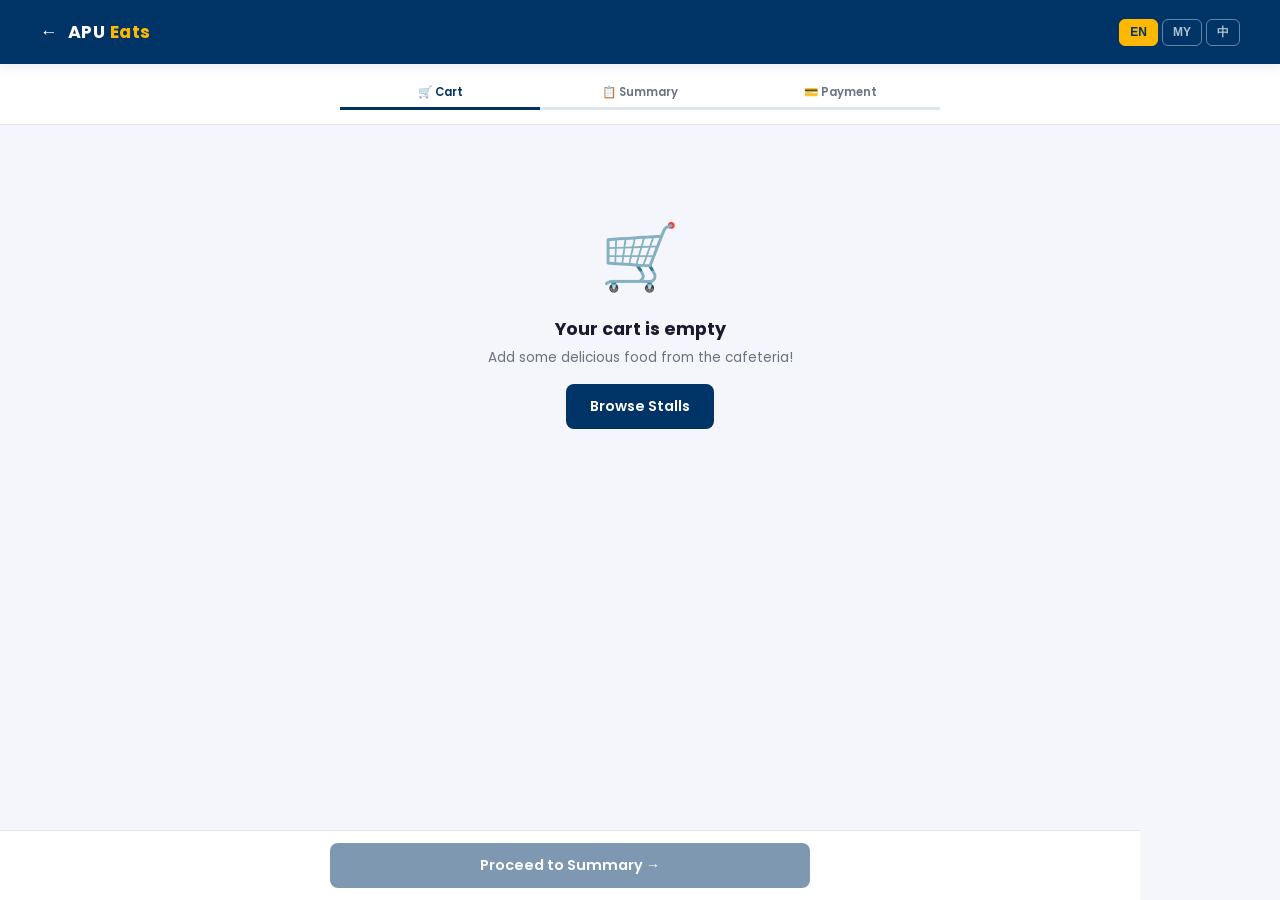
==== commit 2e07b15f: "commit" ====
--- a/cart.html
+++ b/cart.html
@@ -41,8 +41,8 @@
       .step-header { padding: 14px 32px; }
       .checkout-steps { max-width: 600px; margin: 0 auto; }
       #bottomAction {
-        max-width: 1140px; left: 50%; transform: translateX(-50%);
-        padding: 14px 32px;
+          max-width: 1140px; left: calc(50% - 570px);
+          padding: 14px 32px;
       }
       .pay-cols {
         display: grid; grid-template-columns: 1fr 340px;
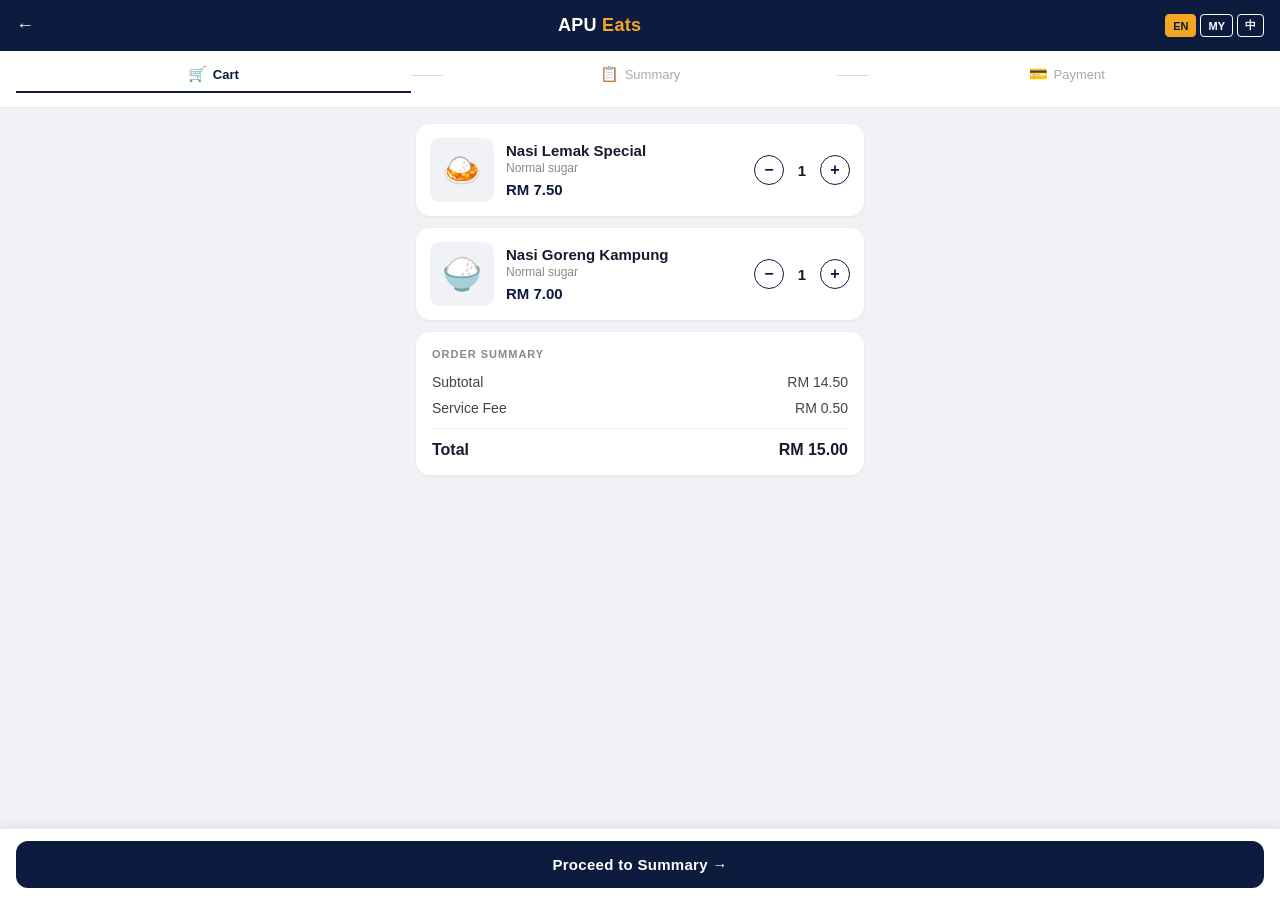
==== commit 31c590fe: "Update cart.html" ====
--- a/cart.html
+++ b/cart.html
@@ -1,325 +1,398 @@
 <!DOCTYPE html>
 <html lang="en">
 <head>
-  <meta charset="UTF-8"/>
-  <meta name="viewport" content="width=device-width, initial-scale=1.0"/>
-  <title>APU Eats — Cart</title>
-  <link rel="preconnect" href="https://fonts.googleapis.com"/>
-  <link href="https://fonts.googleapis.com/css2?family=Poppins:wght@400;500;600;700;800&display=swap" rel="stylesheet"/>
-  <link rel="stylesheet" href="style.css"/>
+  <meta charset="UTF-8" />
+  <meta name="viewport" content="width=device-width, initial-scale=1.0" />
+  <title>APU Eats – Cart</title>
   <style>
-    .step-header {
-      background: var(--surface); border-bottom: 1px solid var(--border);
+    * {
+      box-sizing: border-box;
+      margin: 0;
+      padding: 0;
+    }
+
+    body {
+      font-family: -apple-system, BlinkMacSystemFont, "Segoe UI", Roboto, sans-serif;
+      background: #f0f2f5;
+      color: #1a1a2e;
+      min-height: 100vh;
+      display: flex;
+      flex-direction: column;
+    }
+
+    /* ── Header ── */
+    header {
+      background: #0d1b3e;
       padding: 14px 16px;
-    }
-    .checkout-steps { display:flex; gap:0; align-items:center; }
-    .cs { flex:1; text-align:center; font-size:.72rem; font-weight:600; color:var(--text-muted); padding:6px 4px; border-bottom:3px solid var(--border); transition:all .3s; }
-    .cs.active { color:var(--primary); border-bottom-color:var(--primary); }
-    .cs.done   { color:var(--success); border-bottom-color:var(--success); }
-    .empty-state { text-align:center; padding:60px 20px; }
-    .empty-state .empty-icon { font-size:4rem; margin-bottom:12px; }
-    .empty-state h3 { font-size:1.1rem; font-weight:700; margin-bottom:6px; }
-    .empty-state p  { font-size:.85rem; color:var(--text-muted); }
-    .summary-row { display:flex; justify-content:space-between; align-items:center; padding:8px 0; font-size:.9rem; }
-    .summary-row.total { font-weight:800; font-size:1.05rem; border-top:2px solid var(--border); padding-top:12px; margin-top:4px; }
-    .pay-section { padding:16px; }
-    .card-input-row { display:grid; grid-template-columns:1fr 1fr; gap:10px; }
-    .success-screen { display:none; flex-direction:column; align-items:center; justify-content:center; min-height:60vh; text-align:center; padding:32px; }
-    .success-screen .success-icon { font-size:5rem; margin-bottom:16px; }
-    .success-screen h2 { font-size:1.3rem; font-weight:800; margin-bottom:8px; }
-    .success-screen p  { font-size:.88rem; color:var(--text-muted); margin-bottom:24px; }
-
-    /* ── Desktop: wider container + 2-col cart layout ── */
-    @media (min-width: 1024px) {
-      #stepCart, #stepSummary, #stepPayment {
-        max-width: 1140px; margin: 0 auto; padding: 24px 32px 40px;
-      }
-      .cart-cols {
-        display: grid; grid-template-columns: 1fr 380px;
-        gap: 28px; align-items: start;
-      }
-      .step-header { padding: 14px 32px; }
-      .checkout-steps { max-width: 600px; margin: 0 auto; }
-      #bottomAction {
-          max-width: 1140px; left: calc(50% - 570px);
-          padding: 14px 32px;
-      }
-      .pay-cols {
-        display: grid; grid-template-columns: 1fr 340px;
-        gap: 28px; align-items: start;
-      }
+      display: flex;
+      align-items: center;
+      justify-content: space-between;
+      position: sticky;
+      top: 0;
+      z-index: 100;
+    }
+
+    .back-btn {
+      color: #fff;
+      font-size: 18px;
+      text-decoration: none;
+      display: flex;
+      align-items: center;
+      gap: 6px;
+    }
+
+    .brand {
+      font-size: 18px;
+      font-weight: 700;
+      color: #fff;
+      letter-spacing: 0.3px;
+    }
+
+    .brand span {
+      color: #f5a623;
+    }
+
+    .lang-switcher {
+      display: flex;
+      gap: 4px;
+    }
+
+    .lang-btn {
+      background: transparent;
+      border: 1.5px solid #fff;
+      color: #fff;
+      font-size: 11px;
+      font-weight: 600;
+      padding: 3px 7px;
+      border-radius: 4px;
+      cursor: pointer;
+    }
+
+    .lang-btn.active {
+      background: #f5a623;
+      border-color: #f5a623;
+      color: #0d1b3e;
+    }
+
+    /* ── Progress Steps ── */
+    .steps {
+      background: #fff;
+      display: flex;
+      align-items: center;
+      justify-content: center;
+      padding: 14px 16px;
+      gap: 0;
+      border-bottom: 1px solid #e8e8e8;
+    }
+
+    .step {
+      display: flex;
+      align-items: center;
+      gap: 6px;
+      font-size: 13px;
+      color: #aaa;
+      font-weight: 500;
+      flex: 1;
+      justify-content: center;
+      padding-bottom: 8px;
+      border-bottom: 2px solid transparent;
+    }
+
+    .step.active {
+      color: #0d1b3e;
+      border-bottom-color: #0d1b3e;
+      font-weight: 700;
+    }
+
+    .step-icon {
+      font-size: 15px;
+    }
+
+    .step-divider {
+      width: 32px;
+      height: 1px;
+      background: #ddd;
+      flex-shrink: 0;
+      margin-bottom: 8px;
+    }
+
+    /* ── Main Content ── */
+    main {
+      flex: 1;
+      padding: 16px 16px 120px;
+      display: flex;
+      flex-direction: column;
+      gap: 12px;
+      max-width: 480px;
+      width: 100%;
+      margin: 0 auto;
+    }
+
+    /* ── Cart Item Card ── */
+    .cart-item {
+      background: #fff;
+      border-radius: 14px;
+      padding: 14px;
+      display: flex;
+      align-items: center;
+      gap: 12px;
+      box-shadow: 0 1px 4px rgba(0,0,0,0.06);
+    }
+
+    .item-image {
+      width: 64px;
+      height: 64px;
+      border-radius: 10px;
+      object-fit: cover;
+      background: #f0f2f5;
+      flex-shrink: 0;
+      display: flex;
+      align-items: center;
+      justify-content: center;
+      font-size: 32px;
+    }
+
+    .item-info {
+      flex: 1;
+      min-width: 0;
+    }
+
+    .item-name {
+      font-size: 15px;
+      font-weight: 700;
+      color: #1a1a2e;
+      margin-bottom: 2px;
+    }
+
+    .item-variant {
+      font-size: 12px;
+      color: #888;
+      margin-bottom: 6px;
+    }
+
+    .item-price {
+      font-size: 15px;
+      font-weight: 700;
+      color: #0d1b3e;
+    }
+
+    .qty-control {
+      display: flex;
+      align-items: center;
+      gap: 10px;
+      flex-shrink: 0;
+    }
+
+    .qty-btn {
+      width: 30px;
+      height: 30px;
+      border-radius: 50%;
+      border: 1.5px solid #0d1b3e;
+      background: transparent;
+      color: #0d1b3e;
+      font-size: 16px;
+      font-weight: 700;
+      cursor: pointer;
+      display: flex;
+      align-items: center;
+      justify-content: center;
+      line-height: 1;
+    }
+
+    .qty-btn:active {
+      background: #0d1b3e;
+      color: #fff;
+    }
+
+    .qty-value {
+      font-size: 15px;
+      font-weight: 700;
+      min-width: 16px;
+      text-align: center;
+    }
+
+    /* ── Order Summary Card ── */
+    .summary-card {
+      background: #fff;
+      border-radius: 14px;
+      padding: 16px;
+      box-shadow: 0 1px 4px rgba(0,0,0,0.06);
+    }
+
+    .summary-title {
+      font-size: 11px;
+      font-weight: 700;
+      letter-spacing: 1px;
+      color: #888;
+      text-transform: uppercase;
+      margin-bottom: 14px;
+    }
+
+    .summary-row {
+      display: flex;
+      justify-content: space-between;
+      align-items: center;
+      font-size: 14px;
+      color: #444;
+      margin-bottom: 10px;
+    }
+
+    .summary-divider {
+      border: none;
+      border-top: 1px solid #eee;
+      margin: 12px 0;
+    }
+
+    .summary-total {
+      display: flex;
+      justify-content: space-between;
+      align-items: center;
+      font-size: 16px;
+      font-weight: 700;
+      color: #1a1a2e;
+    }
+
+    /* ── Sticky Bottom Button ── */
+    .bottom-bar {
+      position: fixed;
+      bottom: 0;
+      left: 0;
+      right: 0;
+      background: #fff;
+      padding: 12px 16px;
+      box-shadow: 0 -2px 12px rgba(0,0,0,0.08);
+      z-index: 99;
+    }
+
+    .proceed-btn {
+      width: 100%;
+      background: #0d1b3e;
+      color: #fff;
+      border: none;
+      border-radius: 12px;
+      padding: 15px;
+      font-size: 15px;
+      font-weight: 700;
+      cursor: pointer;
+      letter-spacing: 0.3px;
+      transition: background 0.2s;
+    }
+
+    .proceed-btn:active {
+      background: #1a3260;
     }
   </style>
 </head>
 <body>
-<div class="page">
-  <!-- Top Nav -->
-  <nav class="top-nav">
-    <button onclick="history.back()" style="background:transparent;border:none;color:#fff;font-size:1.1rem;cursor:pointer;margin-right:10px">←</button>
-    <div class="nav-logo">APU <span>Eats</span></div>
-    <div class="nav-actions">
-      <div class="lang-switcher">
-        <button class="lang-btn active" data-lang="en">EN</button>
-        <button class="lang-btn" data-lang="my">MY</button>
-        <button class="lang-btn" data-lang="zh">中</button>
-      </div>
-    </div>
-  </nav>
-
-  <!-- Step indicator -->
-  <div class="step-header">
-    <div class="checkout-steps">
-      <div class="cs active" id="cs1">🛒 Cart</div>
-      <div class="cs" id="cs2">📋 Summary</div>
-      <div class="cs" id="cs3">💳 Payment</div>
+
+  <!-- Header -->
+  <header>
+    <a href="#" class="back-btn">&#8592;</a>
+    <div class="brand">APU <span>Eats</span></div>
+    <div class="lang-switcher">
+      <button class="lang-btn active">EN</button>
+      <button class="lang-btn">MY</button>
+      <button class="lang-btn">中</button>
+    </div>
+  </header>
+
+  <!-- Progress Steps -->
+  <div class="steps">
+    <div class="step active">
+      <span class="step-icon">🛒</span> Cart
+    </div>
+    <div class="step-divider"></div>
+    <div class="step">
+      <span class="step-icon">📋</span> Summary
+    </div>
+    <div class="step-divider"></div>
+    <div class="step">
+      <span class="step-icon">💳</span> Payment
     </div>
   </div>
 
-  <!-- Step 1: Cart -->
-  <div id="stepCart" class="container scroll-area" style="padding-bottom:100px">
-    <div id="emptyState" class="empty-state" style="display:none">
-      <div class="empty-icon">🛒</div>
-      <h3>Your cart is empty</h3>
-      <p>Add some delicious food from the cafeteria!</p>
-      <a href="home.html" class="btn btn-primary" style="margin-top:16px">Browse Stalls</a>
-    </div>
-    <div class="cart-cols">
-      <div id="cartItems" style="margin-top:4px"></div>
-      <div id="cartSummaryBox" class="card" style="margin-top:4px;display:none;position:sticky;top:80px">
-        <div class="card-body">
-          <div class="section-title" style="margin-bottom:12px">Order Summary</div>
-          <div class="summary-row"><span>Subtotal</span><span id="subtotal">RM 0.00</span></div>
-          <div class="summary-row"><span>Service Fee</span><span>RM 0.50</span></div>
-          <div class="summary-row total"><span>Total</span><span id="cartTotal">RM 0.00</span></div>
-          <button class="btn btn-primary btn-block hide-mobile" style="margin-top:16px" onclick="nextStep()">Proceed to Summary →</button>
-        </div>
-      </div>
-    </div>
+  <!-- Main -->
+  <main>
+
+    <!-- Cart Item 1 -->
+    <div class="cart-item">
+      <div class="item-image">🍛</div>
+      <div class="item-info">
+        <div class="item-name">Nasi Lemak Special</div>
+        <div class="item-variant">Normal sugar</div>
+        <div class="item-price">RM 7.50</div>
+      </div>
+      <div class="qty-control">
+        <button class="qty-btn" onclick="changeQty(this, -1)">−</button>
+        <span class="qty-value">1</span>
+        <button class="qty-btn" onclick="changeQty(this, 1)">+</button>
+      </div>
+    </div>
+
+    <!-- Cart Item 2 -->
+    <div class="cart-item">
+      <div class="item-image">🍚</div>
+      <div class="item-info">
+        <div class="item-name">Nasi Goreng Kampung</div>
+        <div class="item-variant">Normal sugar</div>
+        <div class="item-price">RM 7.00</div>
+      </div>
+      <div class="qty-control">
+        <button class="qty-btn" onclick="changeQty(this, -1)">−</button>
+        <span class="qty-value">1</span>
+        <button class="qty-btn" onclick="changeQty(this, 1)">+</button>
+      </div>
+    </div>
+
+    <!-- Order Summary -->
+    <div class="summary-card">
+      <div class="summary-title">Order Summary</div>
+      <div class="summary-row">
+        <span>Subtotal</span>
+        <span id="subtotal">RM 14.50</span>
+      </div>
+      <div class="summary-row">
+        <span>Service Fee</span>
+        <span>RM 0.50</span>
+      </div>
+      <hr class="summary-divider" />
+      <div class="summary-total">
+        <span>Total</span>
+        <span id="total">RM 15.00</span>
+      </div>
+    </div>
+
+  </main>
+
+  <!-- Sticky Bottom -->
+  <div class="bottom-bar">
+    <button class="proceed-btn">Proceed to Summary &#8594;</button>
   </div>
 
-  <!-- Step 2: Order Summary -->
-  <div id="stepSummary" class="container scroll-area" style="display:none;padding-bottom:100px">
-    <div style="margin-top:4px">
-      <h3 style="font-size:1rem;font-weight:700;margin-bottom:14px">📋 Review Your Order</h3>
-      <div id="summaryItems"></div>
-      <div class="card" style="margin-top:12px">
-        <div class="card-body">
-          <div class="section-title" style="margin-bottom:10px">Collection Details</div>
-          <div class="form-group">
-            <label class="form-label">Collection Method</label>
-            <select class="form-control">
-              <option>Self Pickup at Counter</option>
-              <option>In-Campus Delivery (Block B)</option>
-              <option>Dine In</option>
-            </select>
-          </div>
-          <div class="form-group">
-            <label class="form-label">Special Instructions (optional)</label>
-            <input class="form-control" type="text" placeholder="e.g. Extra napkins, no plastic bag"/>
-          </div>
-        </div>
-      </div>
-      <div class="card" style="margin-top:12px">
-        <div class="card-body">
-          <div class="summary-row"><span>Subtotal</span><span id="sum2">RM 0.00</span></div>
-          <div class="summary-row"><span>Service Fee</span><span>RM 0.50</span></div>
-          <div class="summary-row total"><span>Total</span><span id="sum2Total">RM 0.00</span></div>
-        </div>
-      </div>
-    </div>
-  </div>
-
-  <!-- Step 3: Payment -->
-  <div id="stepPayment" class="container scroll-area" style="display:none;padding-bottom:100px">
-    <div class="pay-cols" style="margin-top:4px">
-    <div>
-      <h3 style="font-size:1rem;font-weight:700;margin-bottom:14px">💳 Select Payment</h3>
-      <div class="pay-option selected" onclick="selectPay(this)">
-        <input type="radio" name="pay" checked/>
-        <span class="pay-icon">📱</span>
-        <div><div class="pay-label">Touch 'n Go eWallet</div><div class="pay-sub">Scan QR to pay</div></div>
-      </div>
-      <div class="pay-option" onclick="selectPay(this)">
-        <input type="radio" name="pay"/>
-        <span class="pay-icon">💳</span>
-        <div><div class="pay-label">Credit / Debit Card</div><div class="pay-sub">Visa, Mastercard</div></div>
-      </div>
-      <div class="pay-option" onclick="selectPay(this)">
-        <input type="radio" name="pay"/>
-        <span class="pay-icon">🏦</span>
-        <div><div class="pay-label">Online Banking (FPX)</div><div class="pay-sub">Direct bank transfer</div></div>
-      </div>
-      <div class="pay-option" onclick="selectPay(this)">
-        <input type="radio" name="pay"/>
-        <span class="pay-icon">💵</span>
-        <div><div class="pay-label">Cash on Collect</div><div class="pay-sub">Pay when you collect</div></div>
-      </div>
-
-      <!-- QR mock -->
-      <div id="qrBox" class="card" style="margin-top:16px;text-align:center;padding:24px">
-        <div style="font-size:.82rem;color:var(--text-muted);margin-bottom:12px">Scan with Touch 'n Go app</div>
-        <div style="width:140px;height:140px;margin:0 auto;background:linear-gradient(135deg,#e8f0ff,#f3e8ff);border-radius:12px;display:flex;align-items:center;justify-content:center;font-size:4rem">📱</div>
-        <div style="margin-top:12px;font-weight:700;font-size:1.1rem" id="payTotal">RM 0.00</div>
-        <div style="font-size:.75rem;color:var(--text-muted);margin-top:4px">APU CAFETERIA SDN BHD</div>
-      </div>
-    </div><!-- end left col -->
-    <!-- Right col: order total (desktop) -->
-    <div class="hide-mobile" style="position:sticky;top:80px">
-      <div class="card">
-        <div class="card-body">
-          <div class="section-title" style="margin-bottom:12px">Order Total</div>
-          <div class="summary-row"><span>Subtotal</span><span id="paySubtotal">RM 0.00</span></div>
-          <div class="summary-row"><span>Service Fee</span><span>RM 0.50</span></div>
-          <div class="summary-row total"><span>Total</span><span id="payTotal2">RM 0.00</span></div>
-        </div>
-      </div>
-    </div>
-    </div><!-- end pay-cols -->
-  </div>
-
-  <!-- Success screen -->
-  <div class="success-screen" id="successScreen">
-    <div class="success-icon">✅</div>
-    <h2>Order Placed!</h2>
-    <p>Your order has been sent to the stall.<br/>Track your order status below.</p>
-    <a href="tracking.html" class="btn btn-primary btn-block" style="max-width:300px">Track My Order →</a>
-    <a href="home.html" class="btn btn-outline btn-block" style="max-width:300px;margin-top:10px">Back to Home</a>
-  </div>
-
-  <!-- Bottom action -->
-  <div style="position:fixed;bottom:0;left:0;right:0;padding:12px 16px;background:var(--surface);border-top:1px solid var(--border);z-index:90" id="bottomAction">
-    <div style="max-width:480px;margin:0 auto">
-      <button class="btn btn-primary btn-block" id="mainActionBtn" onclick="nextStep()">
-        Proceed to Summary →
-      </button>
-    </div>
-  </div>
-</div>
-
-<script src="script.js"></script>
-<script>
-let currentStep = 1;
-
-function renderCart() {
-  const items = document.getElementById('cartItems');
-  const empty = document.getElementById('emptyState');
-  const summBox = document.getElementById('cartSummaryBox');
-
-  if (cart.length === 0) {
-    empty.style.display = 'block';
-    summBox.style.display = 'none';
-    document.getElementById('mainActionBtn').disabled = true;
-    items.innerHTML = '';
-    return;
-  }
-  empty.style.display = 'none';
-  summBox.style.display = 'block';
-  document.getElementById('mainActionBtn').disabled = false;
-
-  items.innerHTML = cart.map((item, idx) => `
-    <div class="cart-item">
-      <div style="width:64px;height:64px;border-radius:var(--radius-sm);background:linear-gradient(135deg,#e8f0ff,#f3e8ff);display:flex;align-items:center;justify-content:center;font-size:2rem;flex-shrink:0">${item.emoji}</div>
-      <div class="cart-item-info">
-        <div class="cart-item-name">${item.name}</div>
-        <div class="cart-item-custom">${item.custom || ''}</div>
-        <div style="display:flex;align-items:center;justify-content:space-between;margin-top:6px">
-          <div class="cart-item-price">RM ${(item.price * item.qty).toFixed(2)}</div>
-          <div class="qty-control" style="gap:8px">
-            <button class="qty-btn" style="width:26px;height:26px;font-size:.9rem" onclick="adjustQty(${idx},-1)">−</button>
-            <span class="qty-val" style="font-size:.88rem">${item.qty}</span>
-            <button class="qty-btn" style="width:26px;height:26px;font-size:.9rem" onclick="adjustQty(${idx},1)">+</button>
-          </div>
-        </div>
-      </div>
-    </div>
-  `).join('');
-
-  const sub   = cart.reduce((s,i) => s + i.price * i.qty, 0);
-  const total = sub + 0.50;
-  document.getElementById('subtotal').textContent  = `RM ${sub.toFixed(2)}`;
-  document.getElementById('cartTotal').textContent = `RM ${total.toFixed(2)}`;
-}
-
-function adjustQty(idx, delta) {
-  cart[idx].qty += delta;
-  if (cart[idx].qty <= 0) cart.splice(idx, 1);
-  saveCart();
-  renderCart();
-}
-
-function nextStep() {
-  if (currentStep === 1) {
-    goToStep(2);
-  } else if (currentStep === 2) {
-    goToStep(3);
-  } else if (currentStep === 3) {
-    placeOrder();
-  }
-}
-
-function goToStep(n) {
-  currentStep = n;
-  document.getElementById('stepCart').style.display     = n === 1 ? '' : 'none';
-  document.getElementById('stepSummary').style.display  = n === 2 ? '' : 'none';
-  document.getElementById('stepPayment').style.display  = n === 3 ? '' : 'none';
-
-  ['cs1','cs2','cs3'].forEach((id,i) => {
-    const el = document.getElementById(id);
-    el.classList.remove('active','done');
-    if (i+1 < n) el.classList.add('done');
-    else if (i+1 === n) el.classList.add('active');
-  });
-
-  if (n === 2) {
-    const sub   = cart.reduce((s,i) => s + i.price * i.qty, 0);
-    const total = sub + 0.50;
-    document.getElementById('sum2').textContent     = `RM ${sub.toFixed(2)}`;
-    document.getElementById('sum2Total').textContent= `RM ${total.toFixed(2)}`;
-    document.getElementById('summaryItems').innerHTML = cart.map(item => `
-      <div style="display:flex;justify-content:space-between;padding:8px 0;border-bottom:1px solid var(--border);font-size:.88rem">
-        <div>
-          <span style="font-weight:600">${item.name}</span> × ${item.qty}
-          <div style="font-size:.75rem;color:var(--text-muted)">${item.custom || ''}</div>
-        </div>
-        <span style="font-weight:600">RM ${(item.price*item.qty).toFixed(2)}</span>
-      </div>
-    `).join('');
-    document.getElementById('mainActionBtn').textContent = 'Proceed to Payment →';
-  }
-  if (n === 3) {
-    const total = cart.reduce((s,i) => s + i.price * i.qty, 0) + 0.50;
-    document.getElementById('payTotal').textContent = `RM ${total.toFixed(2)}`;
-    document.getElementById('mainActionBtn').textContent = '💳 Pay Now';
-  }
-}
-
-function selectPay(el) {
-  document.querySelectorAll('.pay-option').forEach(o => o.classList.remove('selected'));
-  el.classList.add('selected');
-  el.querySelector('input').checked = true;
-  const label = el.querySelector('.pay-label').textContent;
-  document.getElementById('qrBox').style.display = label.includes('Touch') ? '' : 'none';
-}
-
-function placeOrder() {
-  // simulate payment
-  document.getElementById('stepPayment').style.display = 'none';
-  document.getElementById('bottomAction').style.display = 'none';
-  document.getElementById('successScreen').style.display = 'flex';
-  // Save order for tracking
-  sessionStorage.setItem('apu_order', JSON.stringify({
-    id: 'ORD-' + Math.floor(Math.random()*9000+1000),
-    queue: Math.floor(Math.random()*10+1),
-    items: [...cart],
-    time: new Date().toISOString(),
-    status: 0
-  }));
-  // Clear cart
-  cart.length = 0; saveCart();
-  showToast('Order placed successfully! 🎉', 'success');
-}
-
-renderCart();
-</script>
+  <script>
+    const prices = [7.50, 7.00];
+    const serviceFee = 0.50;
+
+    function changeQty(btn, delta) {
+      const control = btn.parentElement;
+      const qtyEl = control.querySelector('.qty-value');
+      let qty = parseInt(qtyEl.textContent) + delta;
+      if (qty < 1) qty = 1;
+      qtyEl.textContent = qty;
+      updateSummary();
+    }
+
+    function updateSummary() {
+      const items = document.querySelectorAll('.cart-item');
+      let subtotal = 0;
+      items.forEach((item, i) => {
+        const qty = parseInt(item.querySelector('.qty-value').textContent);
+        subtotal += prices[i] * qty;
+      });
+      document.getElementById('subtotal').textContent = 'RM ' + subtotal.toFixed(2);
+      document.getElementById('total').textContent = 'RM ' + (subtotal + serviceFee).toFixed(2);
+    }
+  </script>
+
 </body>
 </html>
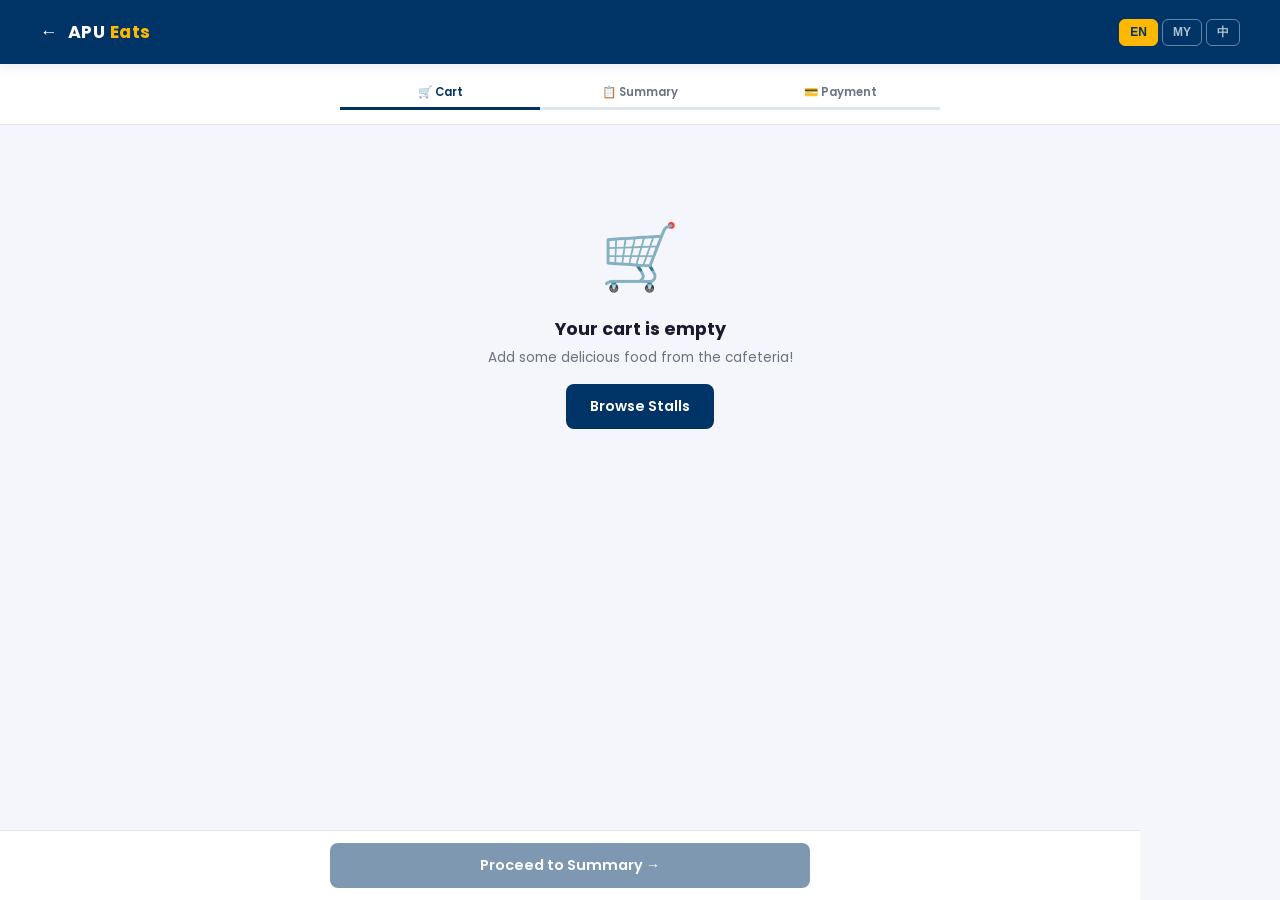
==== commit 664dc9a2: "Update cart.html" ====
--- a/cart.html
+++ b/cart.html
@@ -1,398 +1,325 @@
 <!DOCTYPE html>
 <html lang="en">
 <head>
-  <meta charset="UTF-8" />
-  <meta name="viewport" content="width=device-width, initial-scale=1.0" />
-  <title>APU Eats – Cart</title>
+  <meta charset="UTF-8"/>
+  <meta name="viewport" content="width=device-width, initial-scale=1.0"/>
+  <title>APU Eats — Cart</title>
+  <link rel="preconnect" href="https://fonts.googleapis.com"/>
+  <link href="https://fonts.googleapis.com/css2?family=Poppins:wght@400;500;600;700;800&display=swap" rel="stylesheet"/>
+  <link rel="stylesheet" href="style.css"/>
   <style>
-    * {
-      box-sizing: border-box;
-      margin: 0;
-      padding: 0;
+    .step-header {
+      background: var(--surface); border-bottom: 1px solid var(--border);
+      padding: 14px 16px;
     }
-
-    body {
-      font-family: -apple-system, BlinkMacSystemFont, "Segoe UI", Roboto, sans-serif;
-      background: #f0f2f5;
-      color: #1a1a2e;
-      min-height: 100vh;
-      display: flex;
-      flex-direction: column;
-    }
-
-    /* ── Header ── */
-    header {
-      background: #0d1b3e;
-      padding: 14px 16px;
-      display: flex;
-      align-items: center;
-      justify-content: space-between;
-      position: sticky;
-      top: 0;
-      z-index: 100;
-    }
-
-    .back-btn {
-      color: #fff;
-      font-size: 18px;
-      text-decoration: none;
-      display: flex;
-      align-items: center;
-      gap: 6px;
-    }
-
-    .brand {
-      font-size: 18px;
-      font-weight: 700;
-      color: #fff;
-      letter-spacing: 0.3px;
-    }
-
-    .brand span {
-      color: #f5a623;
-    }
-
-    .lang-switcher {
-      display: flex;
-      gap: 4px;
-    }
-
-    .lang-btn {
-      background: transparent;
-      border: 1.5px solid #fff;
-      color: #fff;
-      font-size: 11px;
-      font-weight: 600;
-      padding: 3px 7px;
-      border-radius: 4px;
-      cursor: pointer;
-    }
-
-    .lang-btn.active {
-      background: #f5a623;
-      border-color: #f5a623;
-      color: #0d1b3e;
-    }
-
-    /* ── Progress Steps ── */
-    .steps {
-      background: #fff;
-      display: flex;
-      align-items: center;
-      justify-content: center;
-      padding: 14px 16px;
-      gap: 0;
-      border-bottom: 1px solid #e8e8e8;
-    }
-
-    .step {
-      display: flex;
-      align-items: center;
-      gap: 6px;
-      font-size: 13px;
-      color: #aaa;
-      font-weight: 500;
-      flex: 1;
-      justify-content: center;
-      padding-bottom: 8px;
-      border-bottom: 2px solid transparent;
-    }
-
-    .step.active {
-      color: #0d1b3e;
-      border-bottom-color: #0d1b3e;
-      font-weight: 700;
-    }
-
-    .step-icon {
-      font-size: 15px;
-    }
-
-    .step-divider {
-      width: 32px;
-      height: 1px;
-      background: #ddd;
-      flex-shrink: 0;
-      margin-bottom: 8px;
-    }
-
-    /* ── Main Content ── */
-    main {
-      flex: 1;
-      padding: 16px 16px 120px;
-      display: flex;
-      flex-direction: column;
-      gap: 12px;
-      max-width: 480px;
-      width: 100%;
-      margin: 0 auto;
-    }
-
-    /* ── Cart Item Card ── */
-    .cart-item {
-      background: #fff;
-      border-radius: 14px;
-      padding: 14px;
-      display: flex;
-      align-items: center;
-      gap: 12px;
-      box-shadow: 0 1px 4px rgba(0,0,0,0.06);
-    }
-
-    .item-image {
-      width: 64px;
-      height: 64px;
-      border-radius: 10px;
-      object-fit: cover;
-      background: #f0f2f5;
-      flex-shrink: 0;
-      display: flex;
-      align-items: center;
-      justify-content: center;
-      font-size: 32px;
-    }
-
-    .item-info {
-      flex: 1;
-      min-width: 0;
-    }
-
-    .item-name {
-      font-size: 15px;
-      font-weight: 700;
-      color: #1a1a2e;
-      margin-bottom: 2px;
-    }
-
-    .item-variant {
-      font-size: 12px;
-      color: #888;
-      margin-bottom: 6px;
-    }
-
-    .item-price {
-      font-size: 15px;
-      font-weight: 700;
-      color: #0d1b3e;
-    }
-
-    .qty-control {
-      display: flex;
-      align-items: center;
-      gap: 10px;
-      flex-shrink: 0;
-    }
-
-    .qty-btn {
-      width: 30px;
-      height: 30px;
-      border-radius: 50%;
-      border: 1.5px solid #0d1b3e;
-      background: transparent;
-      color: #0d1b3e;
-      font-size: 16px;
-      font-weight: 700;
-      cursor: pointer;
-      display: flex;
-      align-items: center;
-      justify-content: center;
-      line-height: 1;
-    }
-
-    .qty-btn:active {
-      background: #0d1b3e;
-      color: #fff;
-    }
-
-    .qty-value {
-      font-size: 15px;
-      font-weight: 700;
-      min-width: 16px;
-      text-align: center;
-    }
-
-    /* ── Order Summary Card ── */
-    .summary-card {
-      background: #fff;
-      border-radius: 14px;
-      padding: 16px;
-      box-shadow: 0 1px 4px rgba(0,0,0,0.06);
-    }
-
-    .summary-title {
-      font-size: 11px;
-      font-weight: 700;
-      letter-spacing: 1px;
-      color: #888;
-      text-transform: uppercase;
-      margin-bottom: 14px;
-    }
-
-    .summary-row {
-      display: flex;
-      justify-content: space-between;
-      align-items: center;
-      font-size: 14px;
-      color: #444;
-      margin-bottom: 10px;
-    }
-
-    .summary-divider {
-      border: none;
-      border-top: 1px solid #eee;
-      margin: 12px 0;
-    }
-
-    .summary-total {
-      display: flex;
-      justify-content: space-between;
-      align-items: center;
-      font-size: 16px;
-      font-weight: 700;
-      color: #1a1a2e;
-    }
-
-    /* ── Sticky Bottom Button ── */
-    .bottom-bar {
-      position: fixed;
-      bottom: 0;
-      left: 0;
-      right: 0;
-      background: #fff;
-      padding: 12px 16px;
-      box-shadow: 0 -2px 12px rgba(0,0,0,0.08);
-      z-index: 99;
-    }
-
-    .proceed-btn {
-      width: 100%;
-      background: #0d1b3e;
-      color: #fff;
-      border: none;
-      border-radius: 12px;
-      padding: 15px;
-      font-size: 15px;
-      font-weight: 700;
-      cursor: pointer;
-      letter-spacing: 0.3px;
-      transition: background 0.2s;
-    }
-
-    .proceed-btn:active {
-      background: #1a3260;
+    .checkout-steps { display:flex; gap:0; align-items:center; }
+    .cs { flex:1; text-align:center; font-size:.72rem; font-weight:600; color:var(--text-muted); padding:6px 4px; border-bottom:3px solid var(--border); transition:all .3s; }
+    .cs.active { color:var(--primary); border-bottom-color:var(--primary); }
+    .cs.done   { color:var(--success); border-bottom-color:var(--success); }
+    .empty-state { text-align:center; padding:60px 20px; }
+    .empty-state .empty-icon { font-size:4rem; margin-bottom:12px; }
+    .empty-state h3 { font-size:1.1rem; font-weight:700; margin-bottom:6px; }
+    .empty-state p  { font-size:.85rem; color:var(--text-muted); }
+    .summary-row { display:flex; justify-content:space-between; align-items:center; padding:8px 0; font-size:.9rem; }
+    .summary-row.total { font-weight:800; font-size:1.05rem; border-top:2px solid var(--border); padding-top:12px; margin-top:4px; }
+    .pay-section { padding:16px; }
+    .card-input-row { display:grid; grid-template-columns:1fr 1fr; gap:10px; }
+    .success-screen { display:none; flex-direction:column; align-items:center; justify-content:center; min-height:60vh; text-align:center; padding:32px; }
+    .success-screen .success-icon { font-size:5rem; margin-bottom:16px; }
+    .success-screen h2 { font-size:1.3rem; font-weight:800; margin-bottom:8px; }
+    .success-screen p  { font-size:.88rem; color:var(--text-muted); margin-bottom:24px; }
+
+    /* ── Desktop: wider container + 2-col cart layout ── */
+    @media (min-width: 1024px) {
+      #stepCart, #stepSummary, #stepPayment {
+        max-width: 1140px; margin: 0 auto; padding: 24px 32px 40px;
+      }
+      .cart-cols {
+        display: grid; grid-template-columns: 1fr 380px;
+        gap: 28px; align-items: start;
+      }
+      .step-header { padding: 14px 32px; }
+      .checkout-steps { max-width: 600px; margin: 0 auto; }
+      #bottomAction {
+          max-width: 1140px; left: calc(50% - 570px);
+          padding: 14px 32px;
+      }
+      .pay-cols {
+        display: grid; grid-template-columns: 1fr 340px;
+        gap: 28px; align-items: start;
+      }
     }
   </style>
 </head>
 <body>
-
-  <!-- Header -->
-  <header>
-    <a href="#" class="back-btn">&#8592;</a>
-    <div class="brand">APU <span>Eats</span></div>
-    <div class="lang-switcher">
-      <button class="lang-btn active">EN</button>
-      <button class="lang-btn">MY</button>
-      <button class="lang-btn">中</button>
-    </div>
-  </header>
-
-  <!-- Progress Steps -->
-  <div class="steps">
-    <div class="step active">
-      <span class="step-icon">🛒</span> Cart
-    </div>
-    <div class="step-divider"></div>
-    <div class="step">
-      <span class="step-icon">📋</span> Summary
-    </div>
-    <div class="step-divider"></div>
-    <div class="step">
-      <span class="step-icon">💳</span> Payment
-    </div>
-  </div>
-
-  <!-- Main -->
-  <main>
-
-    <!-- Cart Item 1 -->
+<div class="page">
+  <!-- Top Nav -->
+  <nav class="top-nav">
+    <button onclick="history.back()" style="background:transparent;border:none;color:#fff;font-size:1.1rem;cursor:pointer;margin-right:10px">←</button>
+    <div class="nav-logo">APU <span>Eats</span></div>
+    <div class="nav-actions">
+      <div class="lang-switcher">
+        <button class="lang-btn active" data-lang="en">EN</button>
+        <button class="lang-btn" data-lang="my">MY</button>
+        <button class="lang-btn" data-lang="zh">中</button>
+      </div>
+    </div>
+  </nav>
+
+  <!-- Step indicator -->
+  <div class="step-header">
+    <div class="checkout-steps">
+      <div class="cs active" id="cs1">🛒 Cart</div>
+      <div class="cs" id="cs2">📋 Summary</div>
+      <div class="cs" id="cs3">💳 Payment</div>
+    </div>
+  </div>
+
+  <!-- Step 1: Cart -->
+  <div id="stepCart" class="container scroll-area" style="padding-bottom:100px">
+    <div id="emptyState" class="empty-state" style="display:none">
+      <div class="empty-icon">🛒</div>
+      <h3>Your cart is empty</h3>
+      <p>Add some delicious food from the cafeteria!</p>
+      <a href="home.html" class="btn btn-primary" style="margin-top:16px">Browse Stalls</a>
+    </div>
+    <div class="cart-cols">
+      <div id="cartItems" style="margin-top:4px"></div>
+      <div id="cartSummaryBox" class="card" style="margin-top:4px;display:none;position:sticky;top:80px">
+        <div class="card-body">
+          <div class="section-title" style="margin-bottom:12px">Order Summary</div>
+          <div class="summary-row"><span>Subtotal</span><span id="subtotal">RM 0.00</span></div>
+          <div class="summary-row"><span>Service Fee</span><span>RM 0.50</span></div>
+          <div class="summary-row total"><span>Total</span><span id="cartTotal">RM 0.00</span></div>
+          <button class="btn btn-primary btn-block hide-mobile" style="margin-top:16px" onclick="nextStep()">Proceed to Summary →</button>
+        </div>
+      </div>
+    </div>
+  </div>
+
+  <!-- Step 2: Order Summary -->
+  <div id="stepSummary" class="container scroll-area" style="display:none;padding-bottom:100px">
+    <div style="margin-top:4px">
+      <h3 style="font-size:1rem;font-weight:700;margin-bottom:14px">📋 Review Your Order</h3>
+      <div id="summaryItems"></div>
+      <div class="card" style="margin-top:12px">
+        <div class="card-body">
+          <div class="section-title" style="margin-bottom:10px">Collection Details</div>
+          <div class="form-group">
+            <label class="form-label">Collection Method</label>
+            <select class="form-control">
+              <option>Self Pickup at Counter</option>
+              <option>In-Campus Delivery (Block D)</option>
+              <option>Dine In</option>
+            </select>
+          </div>
+          <div class="form-group">
+            <label class="form-label">Special Instructions (optional)</label>
+            <input class="form-control" type="text" placeholder="e.g. Extra napkins, no plastic bag"/>
+          </div>
+        </div>
+      </div>
+      <div class="card" style="margin-top:12px">
+        <div class="card-body">
+          <div class="summary-row"><span>Subtotal</span><span id="sum2">RM 0.00</span></div>
+          <div class="summary-row"><span>Service Fee</span><span>RM 0.50</span></div>
+          <div class="summary-row total"><span>Total</span><span id="sum2Total">RM 0.00</span></div>
+        </div>
+      </div>
+    </div>
+  </div>
+
+  <!-- Step 3: Payment -->
+  <div id="stepPayment" class="container scroll-area" style="display:none;padding-bottom:100px">
+    <div class="pay-cols" style="margin-top:4px">
+    <div>
+      <h3 style="font-size:1rem;font-weight:700;margin-bottom:14px">💳 Select Payment</h3>
+      <div class="pay-option selected" onclick="selectPay(this)">
+        <input type="radio" name="pay" checked/>
+        <span class="pay-icon">📱</span>
+        <div><div class="pay-label">Touch 'n Go eWallet</div><div class="pay-sub">Scan QR to pay</div></div>
+      </div>
+      <div class="pay-option" onclick="selectPay(this)">
+        <input type="radio" name="pay"/>
+        <span class="pay-icon">💳</span>
+        <div><div class="pay-label">Credit / Debit Card</div><div class="pay-sub">Visa, Mastercard</div></div>
+      </div>
+      <div class="pay-option" onclick="selectPay(this)">
+        <input type="radio" name="pay"/>
+        <span class="pay-icon">🏦</span>
+        <div><div class="pay-label">Online Banking (FPX)</div><div class="pay-sub">Direct bank transfer</div></div>
+      </div>
+      <div class="pay-option" onclick="selectPay(this)">
+        <input type="radio" name="pay"/>
+        <span class="pay-icon">💵</span>
+        <div><div class="pay-label">Cash on Collect</div><div class="pay-sub">Pay when you collect</div></div>
+      </div>
+
+      <!-- QR mock -->
+      <div id="qrBox" class="card" style="margin-top:16px;text-align:center;padding:24px">
+        <div style="font-size:.82rem;color:var(--text-muted);margin-bottom:12px">Scan with Touch 'n Go app</div>
+        <div style="width:140px;height:140px;margin:0 auto;background:linear-gradient(135deg,#e8f0ff,#f3e8ff);border-radius:12px;display:flex;align-items:center;justify-content:center;font-size:4rem">📱</div>
+        <div style="margin-top:12px;font-weight:700;font-size:1.1rem" id="payTotal">RM 0.00</div>
+        <div style="font-size:.75rem;color:var(--text-muted);margin-top:4px">APU CAFETERIA SDN BHD</div>
+      </div>
+    </div><!-- end left col -->
+    <!-- Right col: order total (desktop) -->
+    <div class="hide-mobile" style="position:sticky;top:80px">
+      <div class="card">
+        <div class="card-body">
+          <div class="section-title" style="margin-bottom:12px">Order Total</div>
+          <div class="summary-row"><span>Subtotal</span><span id="paySubtotal">RM 0.00</span></div>
+          <div class="summary-row"><span>Service Fee</span><span>RM 0.50</span></div>
+          <div class="summary-row total"><span>Total</span><span id="payTotal2">RM 0.00</span></div>
+        </div>
+      </div>
+    </div>
+    </div><!-- end pay-cols -->
+  </div>
+
+  <!-- Success screen -->
+  <div class="success-screen" id="successScreen">
+    <div class="success-icon">✅</div>
+    <h2>Order Placed!</h2>
+    <p>Your order has been sent to the stall.<br/>Track your order status below.</p>
+    <a href="tracking.html" class="btn btn-primary btn-block" style="max-width:300px">Track My Order →</a>
+    <a href="home.html" class="btn btn-outline btn-block" style="max-width:300px;margin-top:10px">Back to Home</a>
+  </div>
+
+  <!-- Bottom action -->
+  <div style="position:fixed;bottom:0;left:0;right:0;padding:12px 16px;background:var(--surface);border-top:1px solid var(--border);z-index:90" id="bottomAction">
+    <div style="max-width:480px;margin:0 auto">
+      <button class="btn btn-primary btn-block" id="mainActionBtn" onclick="nextStep()">
+        Proceed to Summary →
+      </button>
+    </div>
+  </div>
+</div>
+
+<script src="script.js"></script>
+<script>
+let currentStep = 1;
+
+function renderCart() {
+  const items = document.getElementById('cartItems');
+  const empty = document.getElementById('emptyState');
+  const summBox = document.getElementById('cartSummaryBox');
+
+  if (cart.length === 0) {
+    empty.style.display = 'block';
+    summBox.style.display = 'none';
+    document.getElementById('mainActionBtn').disabled = true;
+    items.innerHTML = '';
+    return;
+  }
+  empty.style.display = 'none';
+  summBox.style.display = 'block';
+  document.getElementById('mainActionBtn').disabled = false;
+
+  items.innerHTML = cart.map((item, idx) => `
     <div class="cart-item">
-      <div class="item-image">🍛</div>
-      <div class="item-info">
-        <div class="item-name">Nasi Lemak Special</div>
-        <div class="item-variant">Normal sugar</div>
-        <div class="item-price">RM 7.50</div>
-      </div>
-      <div class="qty-control">
-        <button class="qty-btn" onclick="changeQty(this, -1)">−</button>
-        <span class="qty-value">1</span>
-        <button class="qty-btn" onclick="changeQty(this, 1)">+</button>
-      </div>
-    </div>
-
-    <!-- Cart Item 2 -->
-    <div class="cart-item">
-      <div class="item-image">🍚</div>
-      <div class="item-info">
-        <div class="item-name">Nasi Goreng Kampung</div>
-        <div class="item-variant">Normal sugar</div>
-        <div class="item-price">RM 7.00</div>
-      </div>
-      <div class="qty-control">
-        <button class="qty-btn" onclick="changeQty(this, -1)">−</button>
-        <span class="qty-value">1</span>
-        <button class="qty-btn" onclick="changeQty(this, 1)">+</button>
-      </div>
-    </div>
-
-    <!-- Order Summary -->
-    <div class="summary-card">
-      <div class="summary-title">Order Summary</div>
-      <div class="summary-row">
-        <span>Subtotal</span>
-        <span id="subtotal">RM 14.50</span>
-      </div>
-      <div class="summary-row">
-        <span>Service Fee</span>
-        <span>RM 0.50</span>
-      </div>
-      <hr class="summary-divider" />
-      <div class="summary-total">
-        <span>Total</span>
-        <span id="total">RM 15.00</span>
-      </div>
-    </div>
-
-  </main>
-
-  <!-- Sticky Bottom -->
-  <div class="bottom-bar">
-    <button class="proceed-btn">Proceed to Summary &#8594;</button>
-  </div>
-
-  <script>
-    const prices = [7.50, 7.00];
-    const serviceFee = 0.50;
-
-    function changeQty(btn, delta) {
-      const control = btn.parentElement;
-      const qtyEl = control.querySelector('.qty-value');
-      let qty = parseInt(qtyEl.textContent) + delta;
-      if (qty < 1) qty = 1;
-      qtyEl.textContent = qty;
-      updateSummary();
-    }
-
-    function updateSummary() {
-      const items = document.querySelectorAll('.cart-item');
-      let subtotal = 0;
-      items.forEach((item, i) => {
-        const qty = parseInt(item.querySelector('.qty-value').textContent);
-        subtotal += prices[i] * qty;
-      });
-      document.getElementById('subtotal').textContent = 'RM ' + subtotal.toFixed(2);
-      document.getElementById('total').textContent = 'RM ' + (subtotal + serviceFee).toFixed(2);
-    }
-  </script>
-
+      <div style="width:64px;height:64px;border-radius:var(--radius-sm);background:linear-gradient(135deg,#e8f0ff,#f3e8ff);display:flex;align-items:center;justify-content:center;font-size:2rem;flex-shrink:0">${item.emoji}</div>
+      <div class="cart-item-info">
+        <div class="cart-item-name">${item.name}</div>
+        <div class="cart-item-custom">${item.custom || ''}</div>
+        <div style="display:flex;align-items:center;justify-content:space-between;margin-top:6px">
+          <div class="cart-item-price">RM ${(item.price * item.qty).toFixed(2)}</div>
+          <div class="qty-control" style="gap:8px">
+            <button class="qty-btn" style="width:26px;height:26px;font-size:.9rem" onclick="adjustQty(${idx},-1)">−</button>
+            <span class="qty-val" style="font-size:.88rem">${item.qty}</span>
+            <button class="qty-btn" style="width:26px;height:26px;font-size:.9rem" onclick="adjustQty(${idx},1)">+</button>
+          </div>
+        </div>
+      </div>
+    </div>
+  `).join('');
+
+  const sub   = cart.reduce((s,i) => s + i.price * i.qty, 0);
+  const total = sub + 0.50;
+  document.getElementById('subtotal').textContent  = `RM ${sub.toFixed(2)}`;
+  document.getElementById('cartTotal').textContent = `RM ${total.toFixed(2)}`;
+}
+
+function adjustQty(idx, delta) {
+  cart[idx].qty += delta;
+  if (cart[idx].qty <= 0) cart.splice(idx, 1);
+  saveCart();
+  renderCart();
+}
+
+function nextStep() {
+  if (currentStep === 1) {
+    goToStep(2);
+  } else if (currentStep === 2) {
+    goToStep(3);
+  } else if (currentStep === 3) {
+    placeOrder();
+  }
+}
+
+function goToStep(n) {
+  currentStep = n;
+  document.getElementById('stepCart').style.display     = n === 1 ? '' : 'none';
+  document.getElementById('stepSummary').style.display  = n === 2 ? '' : 'none';
+  document.getElementById('stepPayment').style.display  = n === 3 ? '' : 'none';
+
+  ['cs1','cs2','cs3'].forEach((id,i) => {
+    const el = document.getElementById(id);
+    el.classList.remove('active','done');
+    if (i+1 < n) el.classList.add('done');
+    else if (i+1 === n) el.classList.add('active');
+  });
+
+  if (n === 2) {
+    const sub   = cart.reduce((s,i) => s + i.price * i.qty, 0);
+    const total = sub + 0.50;
+    document.getElementById('sum2').textContent     = `RM ${sub.toFixed(2)}`;
+    document.getElementById('sum2Total').textContent= `RM ${total.toFixed(2)}`;
+    document.getElementById('summaryItems').innerHTML = cart.map(item => `
+      <div style="display:flex;justify-content:space-between;padding:8px 0;border-bottom:1px solid var(--border);font-size:.88rem">
+        <div>
+          <span style="font-weight:600">${item.name}</span> × ${item.qty}
+          <div style="font-size:.75rem;color:var(--text-muted)">${item.custom || ''}</div>
+        </div>
+        <span style="font-weight:600">RM ${(item.price*item.qty).toFixed(2)}</span>
+      </div>
+    `).join('');
+    document.getElementById('mainActionBtn').textContent = 'Proceed to Payment →';
+  }
+  if (n === 3) {
+    const total = cart.reduce((s,i) => s + i.price * i.qty, 0) + 0.50;
+    document.getElementById('payTotal').textContent = `RM ${total.toFixed(2)}`;
+    document.getElementById('mainActionBtn').textContent = '💳 Pay Now';
+  }
+}
+
+function selectPay(el) {
+  document.querySelectorAll('.pay-option').forEach(o => o.classList.remove('selected'));
+  el.classList.add('selected');
+  el.querySelector('input').checked = true;
+  const label = el.querySelector('.pay-label').textContent;
+  document.getElementById('qrBox').style.display = label.includes('Touch') ? '' : 'none';
+}
+
+function placeOrder() {
+  // simulate payment
+  document.getElementById('stepPayment').style.display = 'none';
+  document.getElementById('bottomAction').style.display = 'none';
+  document.getElementById('successScreen').style.display = 'flex';
+  // Save order for tracking
+  sessionStorage.setItem('apu_order', JSON.stringify({
+    id: 'ORD-' + Math.floor(Math.random()*9000+1000),
+    queue: Math.floor(Math.random()*10+1),
+    items: [...cart],
+    time: new Date().toISOString(),
+    status: 0
+  }));
+  // Clear cart
+  cart.length = 0; saveCart();
+  showToast('Order placed successfully! 🎉', 'success');
+}
+
+renderCart();
+</script>
 </body>
 </html>
--- a/style.css
+++ b/style.css
@@ -0,0 +1,637 @@
+/* ============================================================
+   APU Food Ordering System — Shared Design System
+   Responsive: Mobile < 640px | Tablet 640–1023px | Desktop ≥ 1024px
+   ============================================================ */
+
+:root {
+  --primary:       #003366;
+  --primary-light: #0055a5;
+  --gold:          #FFB800;
+  --gold-dark:     #e6a500;
+  --bg:            #f4f6fb;
+  --surface:       #ffffff;
+  --border:        #e0e6ef;
+  --text:          #1a1a2e;
+  --text-muted:    #6b7280;
+  --success:       #16a34a;
+  --warning:       #d97706;
+  --danger:        #dc2626;
+  --radius:        12px;
+  --radius-sm:     8px;
+  --shadow:        0 2px 12px rgba(0,51,102,.10);
+  --shadow-lg:     0 8px 32px rgba(0,51,102,.16);
+  --font:          'Poppins', sans-serif;
+  --nav-h:         64px;
+  --bottom-nav-h:  64px;
+  --sidebar-w:     220px;
+}
+
+*, *::before, *::after { box-sizing: border-box; margin: 0; padding: 0; }
+
+html { font-size: 16px; -webkit-tap-highlight-color: transparent; scroll-behavior: smooth; }
+
+body {
+  font-family: var(--font);
+  background: var(--bg);
+  color: var(--text);
+  min-height: 100vh;
+}
+
+a { text-decoration: none; color: inherit; }
+img { display: block; max-width: 100%; }
+
+/* ═══════════════════════════════════════════
+   LAYOUT — fluid containers
+   ═══════════════════════════════════════════ */
+.container {
+  width: 100%;
+  max-width: 480px;
+  margin: 0 auto;
+  padding: 0 16px;
+}
+@media (min-width: 640px) {
+  .container { max-width: 680px; padding: 0 24px; }
+}
+@media (min-width: 1024px) {
+  .container { max-width: 960px; padding: 0 32px; }
+}
+@media (min-width: 1280px) {
+  .container { max-width: 1140px; }
+}
+
+.container-lg { max-width: 1100px; margin: 0 auto; padding: 0 24px; }
+
+.page { min-height: 100vh; background: var(--bg); }
+
+/* ═══════════════════════════════════════════
+   TOP NAV (student pages)
+   ═══════════════════════════════════════════ */
+.top-nav {
+  position: sticky; top: 0; z-index: 100;
+  background: var(--primary);
+  height: var(--nav-h);
+  display: flex; align-items: center;
+  padding: 0 16px;
+  box-shadow: var(--shadow);
+}
+@media (min-width: 640px) {
+  .top-nav { padding: 0 24px; }
+}
+@media (min-width: 1024px) {
+  .top-nav { padding: 0 40px; }
+}
+
+.top-nav .nav-logo {
+  font-size: 1.1rem; font-weight: 700;
+  color: #fff; letter-spacing: .5px;
+}
+.top-nav .nav-logo span { color: var(--gold); }
+
+/* Desktop nav links (hidden on mobile/tablet) */
+.top-nav .nav-links {
+  display: none;
+  align-items: center;
+  gap: 4px;
+  margin-left: 32px;
+  flex: 1;
+}
+.top-nav .nav-links a {
+  color: rgba(255,255,255,.75);
+  font-size: .85rem; font-weight: 500;
+  padding: 6px 14px; border-radius: 6px;
+  transition: all .2s; display: flex; align-items: center; gap: 6px;
+}
+.top-nav .nav-links a:hover,
+.top-nav .nav-links a.active { color: #fff; background: rgba(255,255,255,.15); }
+@media (min-width: 1024px) {
+  .top-nav .nav-links { display: flex; }
+}
+
+.top-nav .nav-actions { display: flex; gap: 8px; align-items: center; margin-left: auto; }
+
+.icon-btn {
+  background: transparent; border: none; cursor: pointer;
+  color: #fff; padding: 8px; border-radius: 50%;
+  font-size: 1.2rem; display: flex; align-items: center;
+  transition: background .2s;
+}
+.icon-btn:hover { background: rgba(255,255,255,.15); }
+
+/* ═══════════════════════════════════════════
+   BOTTOM NAV (student pages)
+   ═══════════════════════════════════════════ */
+.bottom-nav {
+  position: fixed; bottom: 0; left: 0;
+  width: 100%;
+  height: var(--bottom-nav-h);
+  background: var(--surface);
+  border-top: 1px solid var(--border);
+  display: flex; z-index: 100;
+}
+.bottom-nav a {
+  flex: 1; display: flex; flex-direction: column;
+  align-items: center; justify-content: center;
+  font-size: .68rem; color: var(--text-muted);
+  gap: 3px; transition: color .2s; position: relative;
+}
+.bottom-nav a.active,
+.bottom-nav a:hover { color: var(--primary); }
+.bottom-nav a svg { width: 22px; height: 22px; }
+.bottom-nav .badge {
+  position: absolute; top: 6px;
+  background: var(--gold); color: var(--primary);
+  font-size: .6rem; font-weight: 700;
+  border-radius: 99px; padding: 1px 5px; min-width: 16px; text-align: center;
+}
+/* On desktop: hide bottom nav (top nav links take over) */
+@media (min-width: 1024px) {
+  .bottom-nav { display: none; }
+}
+
+/* ═══════════════════════════════════════════
+   SCROLL AREA
+   ═══════════════════════════════════════════ */
+.scroll-area {
+  padding-bottom: calc(var(--bottom-nav-h) + 16px);
+  padding-top: 12px;
+}
+@media (min-width: 1024px) {
+  .scroll-area { padding-bottom: 40px; }
+}
+
+/* ═══════════════════════════════════════════
+   BUTTONS
+   ═══════════════════════════════════════════ */
+.btn {
+  display: inline-flex; align-items: center; justify-content: center;
+  gap: 8px; padding: 12px 24px; border-radius: var(--radius-sm);
+  font-family: var(--font); font-size: .9rem; font-weight: 600;
+  cursor: pointer; border: none; transition: all .2s; white-space: nowrap;
+}
+.btn-primary { background: var(--primary); color: #fff; }
+.btn-primary:hover { background: var(--primary-light); }
+.btn-gold { background: var(--gold); color: var(--primary); }
+.btn-gold:hover { background: var(--gold-dark); }
+.btn-outline { background: transparent; color: var(--primary); border: 2px solid var(--primary); }
+.btn-outline:hover { background: var(--primary); color: #fff; }
+.btn-danger  { background: var(--danger);  color: #fff; }
+.btn-success { background: var(--success); color: #fff; }
+.btn-sm { padding: 8px 16px; font-size: .8rem; }
+.btn-block { width: 100%; }
+.btn:disabled { opacity: .5; cursor: not-allowed; }
+
+/* ═══════════════════════════════════════════
+   CARDS
+   ═══════════════════════════════════════════ */
+.card { background: var(--surface); border-radius: var(--radius); box-shadow: var(--shadow); overflow: hidden; }
+.card-body   { padding: 16px; }
+.card-footer { padding: 12px 16px; border-top: 1px solid var(--border); }
+
+/* ═══════════════════════════════════════════
+   BADGES
+   ═══════════════════════════════════════════ */
+.badge-pill {
+  display: inline-flex; align-items: center;
+  padding: 3px 10px; border-radius: 99px;
+  font-size: .72rem; font-weight: 600;
+}
+.badge-success { background: #dcfce7; color: var(--success); }
+.badge-warning { background: #fef3c7; color: var(--warning); }
+.badge-danger  { background: #fee2e2; color: var(--danger);  }
+.badge-info    { background: #dbeafe; color: #1d4ed8; }
+.badge-gold    { background: #fef9c3; color: #92400e; }
+
+/* ═══════════════════════════════════════════
+   FORMS
+   ═══════════════════════════════════════════ */
+.form-group { margin-bottom: 16px; }
+.form-label {
+  display: block; font-size: .82rem; font-weight: 600;
+  color: var(--text-muted); margin-bottom: 6px;
+}
+.form-control {
+  width: 100%; padding: 12px 14px;
+  border: 1.5px solid var(--border); border-radius: var(--radius-sm);
+  font-family: var(--font); font-size: .9rem; color: var(--text);
+  background: var(--surface); outline: none; transition: border .2s;
+}
+.form-control:focus { border-color: var(--primary); }
+.form-control::placeholder { color: #b0b8c9; }
+
+/* ═══════════════════════════════════════════
+   SEARCH BAR
+   ═══════════════════════════════════════════ */
+.search-wrap { position: relative; margin: 12px 0; }
+.search-wrap input { padding-left: 42px; }
+.search-wrap .search-icon {
+  position: absolute; left: 13px; top: 50%; transform: translateY(-50%);
+  color: var(--text-muted);
+}
+
+/* ═══════════════════════════════════════════
+   CATEGORY PILLS
+   ═══════════════════════════════════════════ */
+.cat-pills { display: flex; gap: 8px; overflow-x: auto; padding: 4px 0 8px; }
+.cat-pills::-webkit-scrollbar { display: none; }
+.cat-pill {
+  flex-shrink: 0; padding: 7px 18px; border-radius: 99px;
+  font-size: .82rem; font-weight: 600; cursor: pointer;
+  border: 1.5px solid var(--border); background: var(--surface);
+  color: var(--text-muted); transition: all .2s;
+}
+.cat-pill.active, .cat-pill:hover { background: var(--primary); color: #fff; border-color: var(--primary); }
+
+/* ═══════════════════════════════════════════
+   MODAL — bottom sheet on mobile, centred dialog on desktop
+   ═══════════════════════════════════════════ */
+.modal-overlay {
+  position: fixed; inset: 0; background: rgba(0,0,0,.45);
+  z-index: 200; display: none; align-items: flex-end; justify-content: center;
+}
+.modal-overlay.open { display: flex; }
+.modal {
+  background: var(--surface); border-radius: var(--radius) var(--radius) 0 0;
+  width: 100%; max-width: 480px; max-height: 85vh;
+  overflow-y: auto; padding: 24px;
+  animation: slideUp .25s ease;
+}
+@keyframes slideUp { from { transform: translateY(100%); } to { transform: translateY(0); } }
+
+/* On tablet+: centred dialog */
+@media (min-width: 640px) {
+  .modal-overlay { align-items: center; }
+  .modal {
+    border-radius: var(--radius);
+    max-width: 520px; max-height: 90vh;
+    animation: fadeIn .2s ease;
+  }
+  @keyframes fadeIn { from { opacity:0; transform:scale(.96); } to { opacity:1; transform:scale(1); } }
+}
+
+.modal-handle { width: 40px; height: 4px; background: var(--border); border-radius: 99px; margin: 0 auto 16px; }
+@media (min-width: 640px) { .modal-handle { display: none; } }
+
+.modal-title { font-size: 1.1rem; font-weight: 700; margin-bottom: 16px; }
+
+/* ═══════════════════════════════════════════
+   TOAST
+   ═══════════════════════════════════════════ */
+.toast-container {
+  position: fixed; top: 80px; left: 50%; transform: translateX(-50%);
+  z-index: 300; display: flex; flex-direction: column; gap: 8px;
+  pointer-events: none; width: min(320px, calc(100vw - 32px));
+}
+.toast {
+  background: var(--text); color: #fff;
+  padding: 12px 18px; border-radius: var(--radius-sm);
+  font-size: .85rem; box-shadow: var(--shadow-lg);
+  display: flex; align-items: center; gap: 10px;
+  animation: toastIn .3s ease;
+}
+.toast.success { background: var(--success); }
+.toast.warning { background: var(--warning); }
+@keyframes toastIn { from { opacity:0; transform:translateY(-10px); } to { opacity:1; transform:translateY(0); } }
+
+/* ═══════════════════════════════════════════
+   STEPPER (horizontal, used in cart)
+   ═══════════════════════════════════════════ */
+.stepper { display: flex; align-items: flex-start; padding: 20px 0; }
+.step { flex: 1; display: flex; flex-direction: column; align-items: center; }
+.step-dot {
+  width: 32px; height: 32px; border-radius: 50%;
+  border: 3px solid var(--border); background: var(--surface);
+  display: flex; align-items: center; justify-content: center;
+  font-size: .75rem; font-weight: 700; color: var(--text-muted);
+  transition: all .4s; z-index: 1;
+}
+.step.done .step-dot   { background: var(--success); border-color: var(--success); color: #fff; }
+.step.active .step-dot { background: var(--primary); border-color: var(--primary); color: #fff; }
+.step-label { font-size: .72rem; margin-top: 6px; color: var(--text-muted); text-align: center; }
+.step.done .step-label, .step.active .step-label { color: var(--text); font-weight: 600; }
+.step-line { flex: 1; height: 3px; background: var(--border); margin-top: 14px; border-radius: 99px; transition: background .4s; }
+.step-line.done { background: var(--success); }
+
+/* ═══════════════════════════════════════════
+   MISC UTILITIES
+   ═══════════════════════════════════════════ */
+.divider { border: none; border-top: 1px solid var(--border); margin: 16px 0; }
+.section-title {
+  font-size: .8rem; font-weight: 700; text-transform: uppercase;
+  letter-spacing: 1px; color: var(--text-muted); margin-bottom: 12px;
+}
+
+/* ═══════════════════════════════════════════
+   QUEUE TICKET
+   ═══════════════════════════════════════════ */
+.ticket {
+  background: var(--primary); color: #fff;
+  border-radius: var(--radius); padding: 28px;
+  text-align: center; box-shadow: var(--shadow-lg);
+}
+.ticket .ticket-num { font-size: 4rem; font-weight: 800; color: var(--gold); line-height: 1; }
+.ticket .ticket-label { font-size: .85rem; opacity: .8; margin-top: 4px; }
+@media (min-width: 1024px) {
+  .ticket .ticket-num { font-size: 5.5rem; }
+}
+
+/* ═══════════════════════════════════════════
+   QTY CONTROL
+   ═══════════════════════════════════════════ */
+.qty-control { display: flex; align-items: center; gap: 12px; }
+.qty-btn {
+  width: 32px; height: 32px; border-radius: 50%;
+  border: 2px solid var(--primary); background: transparent;
+  color: var(--primary); font-size: 1.1rem; font-weight: 700;
+  cursor: pointer; display: flex; align-items: center; justify-content: center;
+  transition: all .2s;
+}
+.qty-btn:hover { background: var(--primary); color: #fff; }
+.qty-val { font-size: 1rem; font-weight: 700; min-width: 20px; text-align: center; }
+
+/* ═══════════════════════════════════════════
+   LANGUAGE SWITCHER
+   ═══════════════════════════════════════════ */
+.lang-switcher { display: flex; gap: 4px; }
+.lang-btn {
+  padding: 4px 10px; border-radius: 6px; font-size: .75rem; font-weight: 600;
+  cursor: pointer; border: 1.5px solid rgba(255,255,255,.4);
+  background: transparent; color: rgba(255,255,255,.7);
+  transition: all .2s;
+}
+.lang-btn.active, .lang-btn:hover { background: var(--gold); color: var(--primary); border-color: var(--gold); }
+
+/* ═══════════════════════════════════════════
+   SIDEBAR (vendor / admin pages)
+   ═══════════════════════════════════════════ */
+.sidebar {
+  position: fixed; left: 0; top: 0; bottom: 0;
+  width: var(--sidebar-w); background: var(--primary);
+  display: flex; flex-direction: column; z-index: 200;
+  transform: translateX(-100%);
+  transition: transform .28s ease;
+}
+.sidebar.open { transform: translateX(0); }
+@media (min-width: 768px) {
+  .sidebar { transform: translateX(0); z-index: 50; }
+}
+
+.sidebar-logo {
+  padding: 20px 18px; font-size: 1rem; font-weight: 700;
+  color: #fff; border-bottom: 1px solid rgba(255,255,255,.1);
+  display: flex; align-items: center; justify-content: space-between;
+}
+.sidebar-logo span { color: var(--gold); }
+.sidebar-close {
+  background: transparent; border: none; color: rgba(255,255,255,.6);
+  font-size: 1.3rem; cursor: pointer; padding: 4px;
+  display: flex; align-items: center; justify-content: center;
+}
+@media (min-width: 768px) { .sidebar-close { display: none; } }
+
+.sidebar-nav { flex: 1; padding: 12px 0; overflow-y: auto; }
+.sidebar-nav a {
+  display: flex; align-items: center; gap: 12px;
+  padding: 13px 18px; color: rgba(255,255,255,.7);
+  font-size: .88rem; font-weight: 500; transition: all .2s;
+}
+.sidebar-nav a:hover, .sidebar-nav a.active { color: #fff; background: rgba(255,255,255,.1); }
+.sidebar-nav a svg { width: 18px; height: 18px; flex-shrink: 0; }
+
+/* Overlay for mobile sidebar */
+.sidebar-overlay {
+  display: none; position: fixed; inset: 0;
+  background: rgba(0,0,0,.45); z-index: 190;
+}
+.sidebar-overlay.open { display: block; }
+@media (min-width: 768px) { .sidebar-overlay { display: none !important; } }
+
+/* Main content area offset */
+.main-content {
+  margin-left: 0;
+  min-height: 100vh; background: var(--bg);
+  transition: margin-left .28s ease;
+}
+@media (min-width: 768px) {
+  .main-content { margin-left: var(--sidebar-w); }
+}
+
+.main-header {
+  background: var(--surface); border-bottom: 1px solid var(--border);
+  padding: 14px 16px; display: flex; align-items: center;
+  justify-content: space-between; gap: 12px;
+}
+@media (min-width: 768px) { .main-header { padding: 16px 28px; } }
+.main-header h1 { font-size: 1.1rem; font-weight: 700; }
+@media (min-width: 1024px) { .main-header h1 { font-size: 1.25rem; } }
+
+/* Hamburger button (mobile only) */
+.hamburger {
+  background: transparent; border: none; cursor: pointer;
+  color: var(--text); padding: 6px; border-radius: var(--radius-sm);
+  display: flex; align-items: center; justify-content: center;
+  margin-right: 8px; transition: background .2s;
+}
+.hamburger:hover { background: var(--bg); }
+@media (min-width: 768px) { .hamburger { display: none; } }
+
+.content-area { padding: 16px; }
+@media (min-width: 768px) { .content-area { padding: 24px 28px; } }
+
+/* ═══════════════════════════════════════════
+   STAT CARDS
+   ═══════════════════════════════════════════ */
+.stats-grid {
+  display: grid;
+  grid-template-columns: repeat(2, 1fr);
+  gap: 12px; margin-bottom: 20px;
+}
+@media (min-width: 640px) {
+  .stats-grid { grid-template-columns: repeat(3, 1fr); gap: 16px; }
+}
+@media (min-width: 1024px) {
+  .stats-grid { grid-template-columns: repeat(auto-fit, minmax(180px, 1fr)); }
+}
+.stat-card {
+  background: var(--surface); border-radius: var(--radius);
+  padding: 16px; box-shadow: var(--shadow);
+  display: flex; flex-direction: column; gap: 8px;
+}
+@media (min-width: 768px) { .stat-card { padding: 20px; } }
+.stat-card .stat-val { font-size: 1.5rem; font-weight: 800; color: var(--primary); }
+@media (min-width: 768px) { .stat-card .stat-val { font-size: 1.8rem; } }
+.stat-card .stat-label { font-size: .75rem; color: var(--text-muted); font-weight: 600; }
+.stat-card .stat-icon {
+  font-size: 1.4rem; align-self: flex-start;
+  background: #eef2ff; width: 40px; height: 40px;
+  border-radius: var(--radius-sm); display: flex; align-items: center; justify-content: center;
+}
+
+/* ═══════════════════════════════════════════
+   TABLE
+   ═══════════════════════════════════════════ */
+.table-wrap { overflow-x: auto; -webkit-overflow-scrolling: touch; }
+table { width: 100%; border-collapse: collapse; font-size: .875rem; }
+th {
+  text-align: left; padding: 10px 14px; background: var(--bg);
+  font-weight: 600; font-size: .78rem; text-transform: uppercase;
+  letter-spacing: .5px; color: var(--text-muted); white-space: nowrap;
+}
+td { padding: 12px 14px; border-bottom: 1px solid var(--border); vertical-align: middle; }
+tr:last-child td { border-bottom: none; }
+tr:hover td { background: #f8fafc; }
+
+/* ═══════════════════════════════════════════
+   TOGGLE SWITCH
+   ═══════════════════════════════════════════ */
+.toggle { position: relative; width: 44px; height: 24px; flex-shrink: 0; }
+.toggle input { opacity: 0; width: 0; height: 0; }
+.toggle-slider {
+  position: absolute; inset: 0; background: #cbd5e1;
+  border-radius: 99px; cursor: pointer; transition: .3s;
+}
+.toggle-slider::before {
+  content: ''; position: absolute;
+  width: 18px; height: 18px; border-radius: 50%;
+  background: #fff; left: 3px; bottom: 3px; transition: .3s;
+}
+.toggle input:checked + .toggle-slider { background: var(--success); }
+.toggle input:checked + .toggle-slider::before { transform: translateX(20px); }
+
+/* ═══════════════════════════════════════════
+   ORDER CARD (vendor kanban)
+   ═══════════════════════════════════════════ */
+.order-card {
+  background: var(--surface); border-radius: var(--radius);
+  box-shadow: var(--shadow); padding: 14px; margin-bottom: 12px;
+}
+.order-card-header {
+  display: flex; justify-content: space-between; align-items: center; margin-bottom: 10px;
+}
+.order-card-header .order-id { font-weight: 700; font-size: .92rem; }
+.order-actions { display: flex; gap: 6px; flex-wrap: wrap; }
+
+/* ═══════════════════════════════════════════
+   MENU ITEM ROW (store page)
+   ═══════════════════════════════════════════ */
+.menu-item {
+  display: flex; align-items: center; gap: 14px;
+  background: var(--surface); border-radius: var(--radius);
+  padding: 14px; margin-bottom: 10px; box-shadow: var(--shadow);
+  cursor: pointer; transition: box-shadow .2s;
+}
+.menu-item:hover { box-shadow: var(--shadow-lg); }
+.menu-item-info { flex: 1; min-width: 0; }
+.menu-item-name { font-weight: 700; font-size: .95rem; margin-bottom: 4px; }
+.menu-item-desc {
+  font-size: .78rem; color: var(--text-muted); margin-bottom: 6px;
+  overflow: hidden; text-overflow: ellipsis;
+  display: -webkit-box; -webkit-line-clamp: 2; -webkit-box-orient: vertical;
+}
+.menu-item-price { font-weight: 700; color: var(--primary); font-size: .9rem; }
+
+/* 2-col menu grid on tablet+ */
+#menuList {
+  display: grid;
+  grid-template-columns: 1fr;
+  gap: 0;
+}
+@media (min-width: 640px) {
+  #menuList { grid-template-columns: 1fr 1fr; gap: 4px 12px; }
+  #menuList .menu-item { margin-bottom: 0; }
+}
+@media (min-width: 1024px) {
+  #menuList { grid-template-columns: 1fr 1fr 1fr; }
+}
+
+/* ═══════════════════════════════════════════
+   STALL GRID (home page)
+   ═══════════════════════════════════════════ */
+.stall-grid {
+  display: grid;
+  grid-template-columns: 1fr 1fr;
+  gap: 12px;
+}
+@media (min-width: 480px)  { .stall-grid { gap: 14px; } }
+@media (min-width: 640px)  { .stall-grid { grid-template-columns: repeat(3, 1fr); } }
+@media (min-width: 1024px) { .stall-grid { grid-template-columns: repeat(4, 1fr); } }
+
+.stall-card {
+  background: var(--surface); border-radius: var(--radius);
+  box-shadow: var(--shadow); overflow: hidden; cursor: pointer;
+  transition: box-shadow .2s, transform .2s;
+}
+.stall-card:hover { box-shadow: var(--shadow-lg); transform: translateY(-2px); }
+.stall-card img { width: 100%; height: 110px; object-fit: cover; background: #e5e7eb; }
+@media (min-width: 1024px) { .stall-card img, .stall-card-banner { height: 130px; } }
+.stall-card-body { padding: 10px 12px; }
+.stall-name { font-weight: 700; font-size: .9rem; }
+.stall-meta { font-size: .75rem; color: var(--text-muted); margin-top: 2px; }
+.stall-footer { display: flex; align-items: center; justify-content: space-between; margin-top: 6px; }
+
+/* ═══════════════════════════════════════════
+   CART ITEM
+   ═══════════════════════════════════════════ */
+.cart-item {
+  display: flex; align-items: center; gap: 12px;
+  padding: 14px; background: var(--surface);
+  border-radius: var(--radius); box-shadow: var(--shadow); margin-bottom: 10px;
+}
+.cart-item-info { flex: 1; min-width: 0; }
+.cart-item-name { font-weight: 700; font-size: .9rem; }
+.cart-item-custom { font-size: .75rem; color: var(--text-muted); margin-top: 2px; }
+.cart-item-price { font-weight: 700; color: var(--primary); margin-top: 4px; }
+
+/* ═══════════════════════════════════════════
+   PAYMENT OPTIONS
+   ═══════════════════════════════════════════ */
+.pay-option {
+  display: flex; align-items: center; gap: 14px;
+  padding: 14px 16px; border-radius: var(--radius);
+  border: 2px solid var(--border); cursor: pointer;
+  margin-bottom: 10px; transition: all .2s;
+}
+.pay-option.selected, .pay-option:hover { border-color: var(--primary); background: #f0f4ff; }
+.pay-option input[type=radio] { accent-color: var(--primary); }
+.pay-icon { font-size: 1.5rem; }
+.pay-label { font-weight: 600; font-size: .9rem; }
+.pay-sub   { font-size: .75rem; color: var(--text-muted); }
+
+/* ═══════════════════════════════════════════
+   DESKTOP LAYOUT HELPERS (cart / tracking)
+   ═══════════════════════════════════════════ */
+.desktop-two-col {
+  display: block;
+}
+@media (min-width: 1024px) {
+  .desktop-two-col {
+    display: grid;
+    grid-template-columns: 1fr 420px;
+    gap: 24px;
+    align-items: start;
+  }
+}
+
+/* ═══════════════════════════════════════════
+   HERO BANNER (home)
+   ═══════════════════════════════════════════ */
+@media (min-width: 640px) {
+  .hero-banner { padding: 28px 24px 36px; }
+  .hero-name   { font-size: 1.6rem; }
+}
+@media (min-width: 1024px) {
+  .hero-banner { padding: 36px 40px 44px; }
+  .hero-name   { font-size: 2rem; }
+  .hero-greeting { font-size: 1rem; }
+}
+
+/* ═══════════════════════════════════════════
+   RESPONSIVE HELPERS
+   ═══════════════════════════════════════════ */
+.hide-mobile  { display: none !important; }
+.hide-desktop { display: block; }
+@media (min-width: 1024px) {
+  .hide-mobile  { display: block !important; }
+  .hide-desktop { display: none !important; }
+}
+.hide-tablet-down { display: none; }
+@media (min-width: 640px) { .hide-tablet-down { display: block; } }
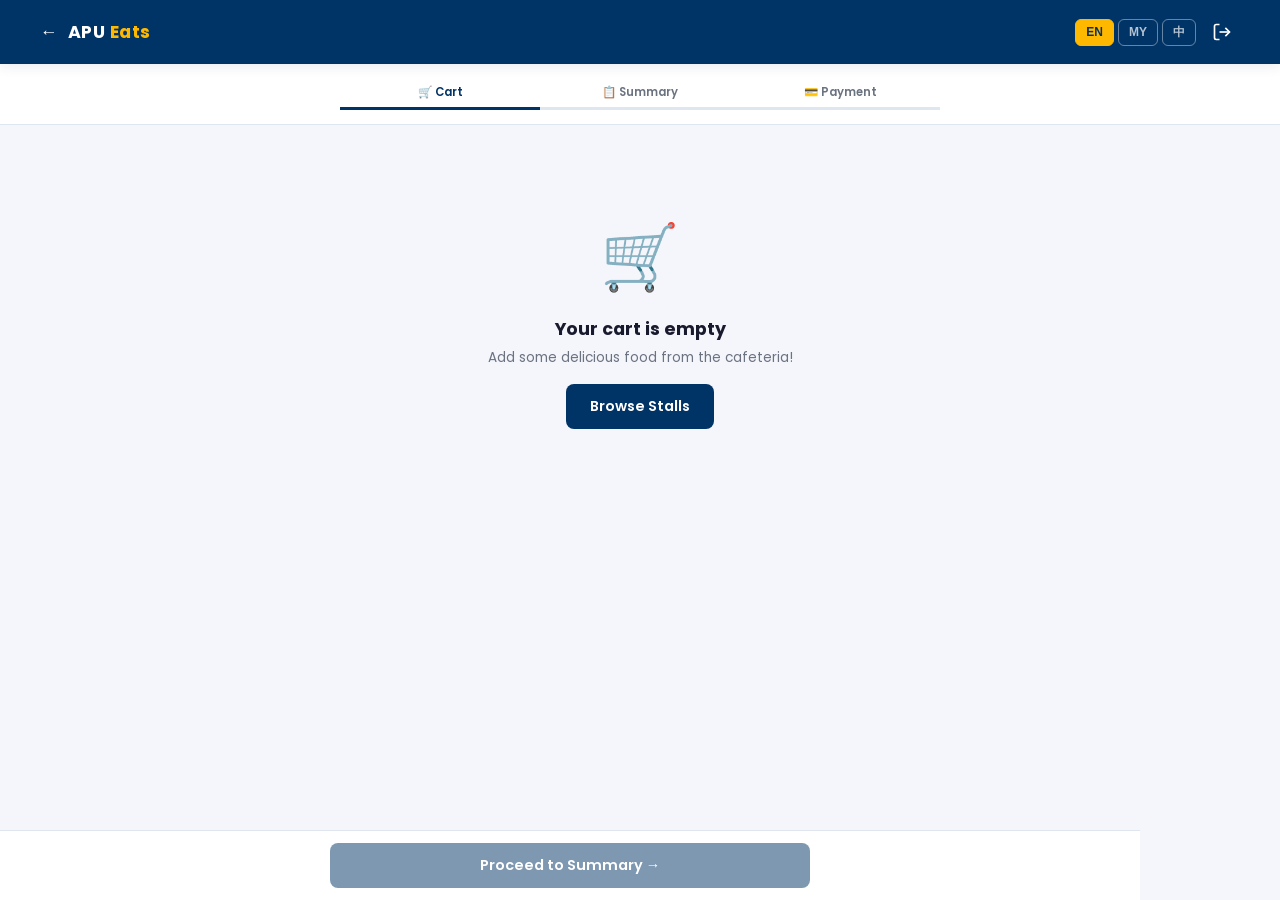
==== commit c0e64146: "Deduplicate site files: promote nested Food-Ordering-System-main/ copy to root The unrelated-histori" ====
--- a/cart.html
+++ b/cart.html
@@ -63,6 +63,9 @@
         <button class="lang-btn" data-lang="my">MY</button>
         <button class="lang-btn" data-lang="zh">中</button>
       </div>
+      <button type="button" class="icon-btn" onclick="logout()" title="Log out" aria-label="Log out">
+        <svg width="20" height="20" viewBox="0 0 24 24" fill="none" stroke="currentColor" stroke-width="2"><path d="M9 21H5a2 2 0 0 1-2-2V5a2 2 0 0 1 2-2h4"/><polyline points="16 17 21 12 16 7"/><line x1="21" y1="12" x2="9" y2="12"/></svg>
+      </button>
     </div>
   </nav>
 
